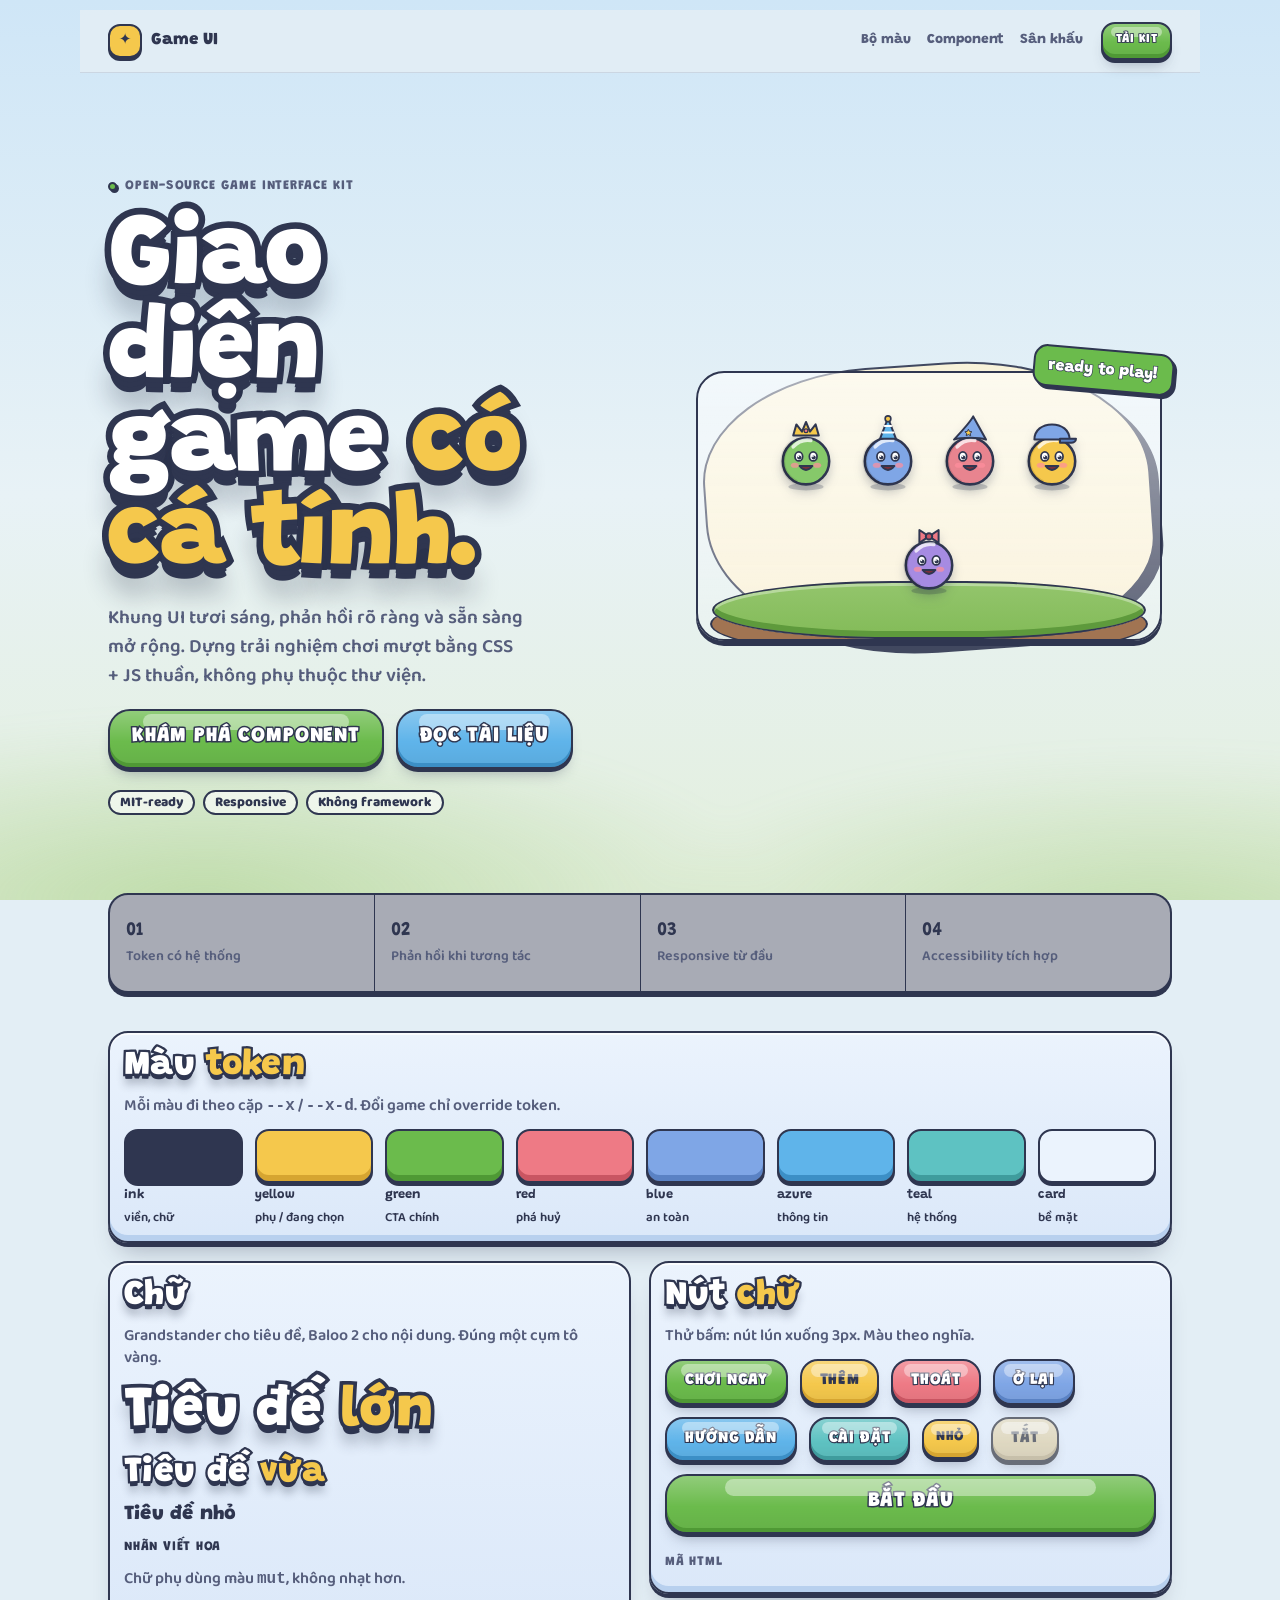
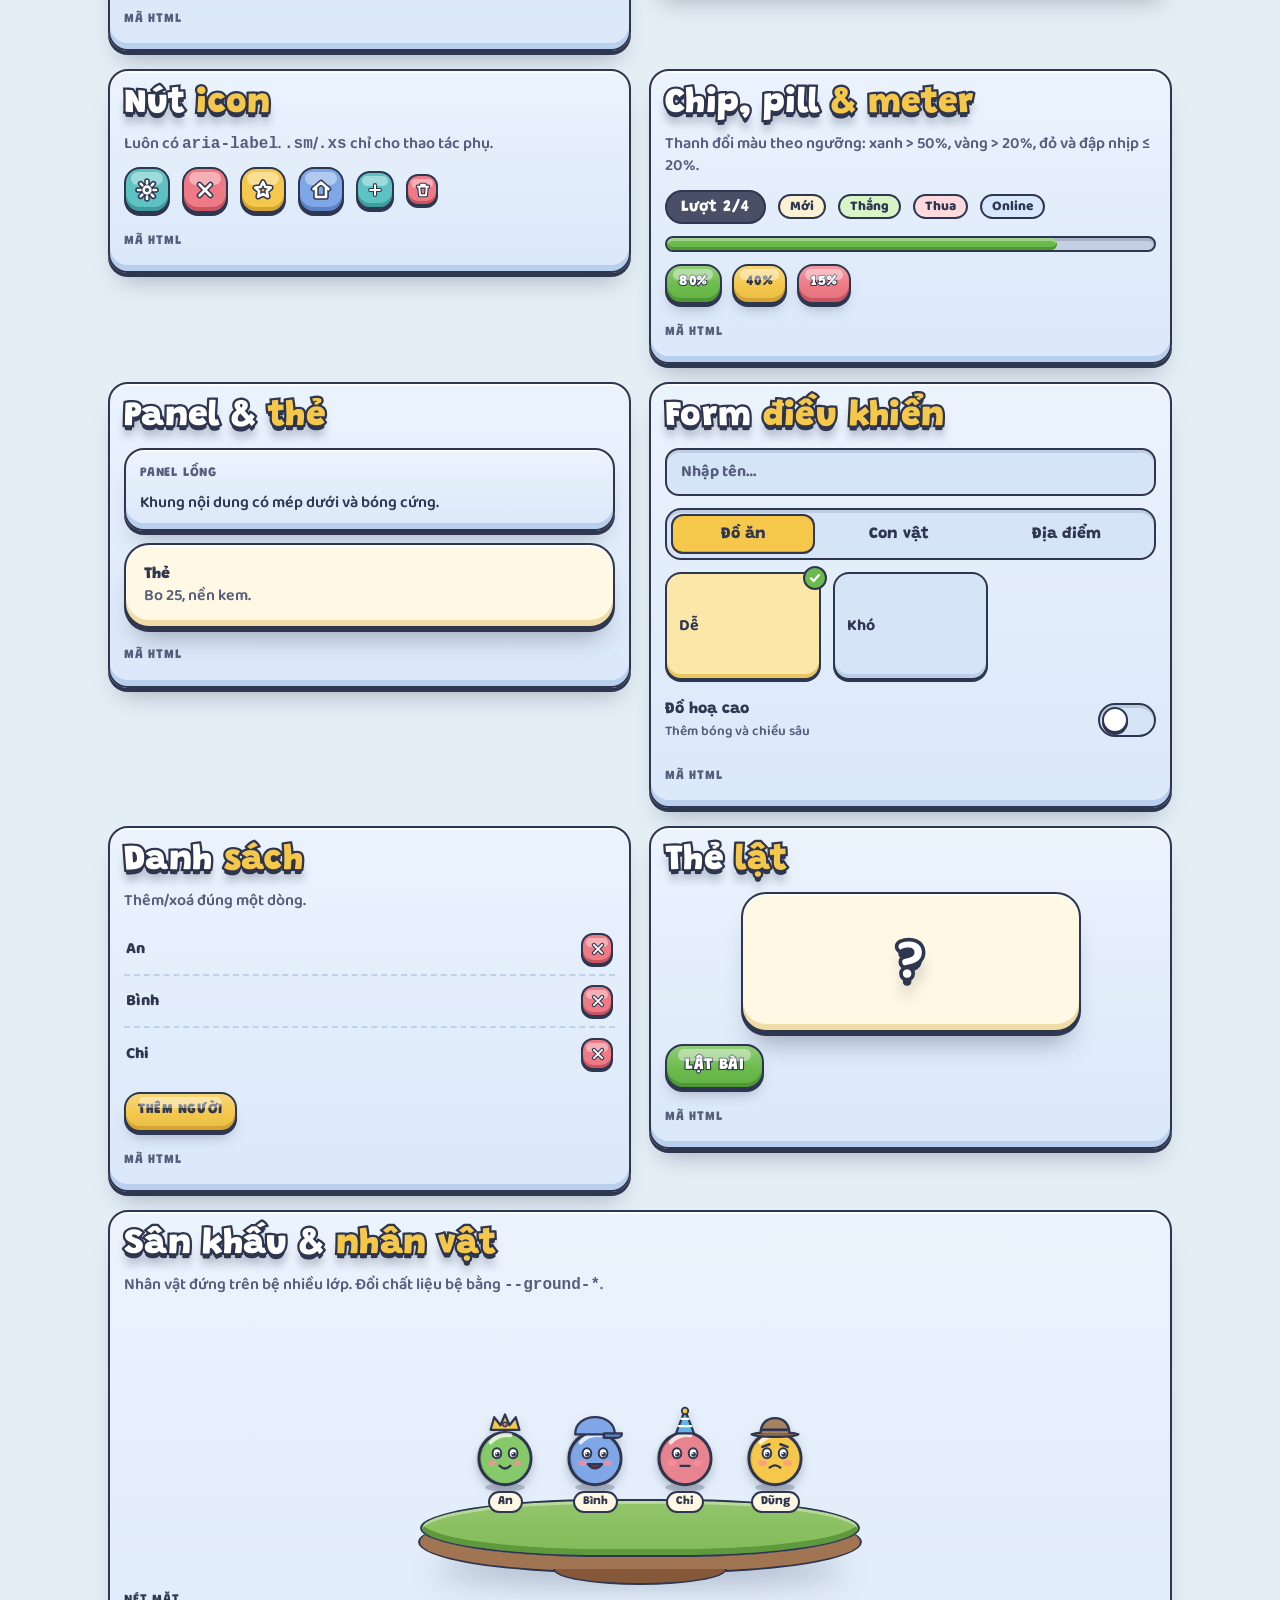
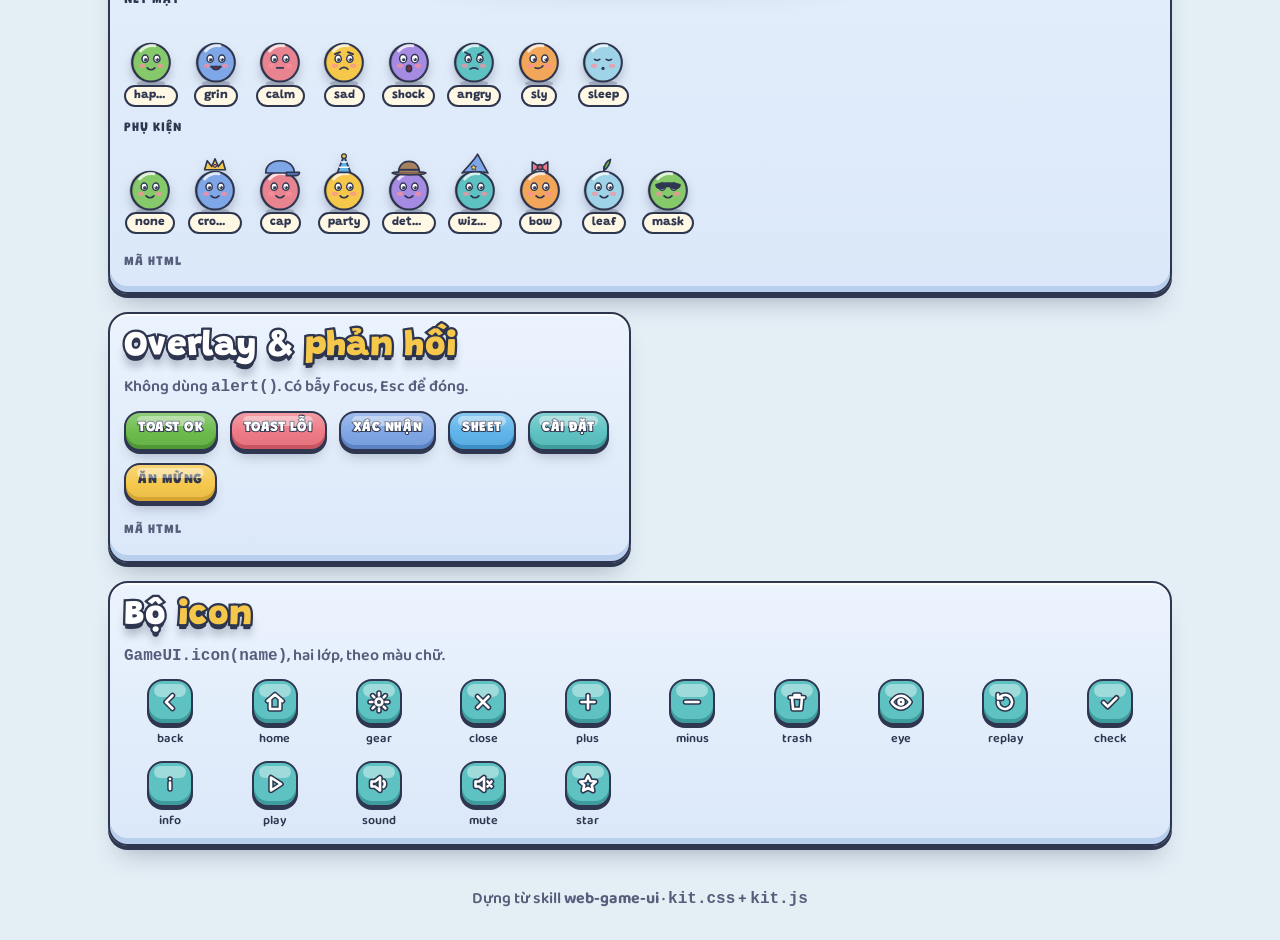
==== demo/index.html @ 8166a13f "init skill game ui" ====
<!doctype html>
<html lang="vi">
<head>
<meta charset="utf-8">
<meta name="viewport" content="width=device-width,initial-scale=1,viewport-fit=cover">
<meta name="theme-color" content="#cfe6f7">
<title>Game UI · Viền mực, khối dày</title>
<link rel="preconnect" href="https://fonts.googleapis.com">
<link rel="preconnect" href="https://fonts.gstatic.com" crossorigin>
<link href="https://fonts.googleapis.com/css2?family=Baloo+2:wght@600;700;800&family=Grandstander:wght@800;900&display=swap" rel="stylesheet">
<link rel="icon" href="data:,">
<link rel="stylesheet" href="kit.css">
<style>
  html{scroll-behavior:smooth;scroll-padding-top:76px}
  @media (prefers-reduced-motion:reduce){html{scroll-behavior:auto}}
  .wrap{min-height:0}
  .nav{position:sticky;top:0;z-index:20;display:flex;align-items:center;gap:18px;padding:12px 0;margin:0 calc(var(--gutter)*-1);padding-inline:var(--gutter);
    background:color-mix(in srgb,var(--bg) 86%,transparent);backdrop-filter:blur(14px);border-bottom:1px solid color-mix(in srgb,var(--ink) 12%,transparent)}
  .nav::-webkit-scrollbar{display:none}
  .nav a{flex:none;text-decoration:none;color:var(--ink)}
  .brand{display:flex;align-items:center;gap:9px;margin-right:auto;font-family:var(--f-display);font-weight:900;font-size:1.05rem;white-space:nowrap}
  .brand-mark{display:grid;place-items:center;width:34px;height:34px;background:var(--yellow);border:var(--bw) solid var(--ink);border-radius:12px;box-shadow:0 3px 0 var(--ink);font-size:.95rem}
  .nav-links{display:flex;gap:16px;align-items:center}
  .nav-link{font-family:var(--f-display);font-weight:800;font-size:.86rem;color:var(--mut)!important}
  .nav-link:hover{color:var(--ink)!important}
  .nav .btn{min-height:38px;padding:5px 13px 8px;font-size:.76rem;border-radius:14px}
  .hero{position:relative;display:grid;grid-template-columns:minmax(0,1.02fr) minmax(320px,.98fr);align-items:center;padding:clamp(38px,7vw,86px) 0 clamp(28px,5vw,60px);gap:clamp(24px,6vw,72px);text-align:left}
  .hero-copy{display:flex;flex-direction:column;align-items:flex-start;gap:18px}
  .eyebrow{display:inline-flex;align-items:center;gap:8px;color:var(--mut);font-family:var(--f-display);font-weight:800;font-size:.82rem;letter-spacing:.07em;text-transform:uppercase}
  .eyebrow::before{content:"";width:9px;height:9px;background:var(--green);border:2px solid var(--ink);border-radius:50%;box-shadow:2px 2px 0 var(--ink)}
  .hero .h1{max-width:8ch;font-size:clamp(3.2rem,8vw,6.6rem);line-height:.91;letter-spacing:-.02em}
  .hero p{max-width:38ch;margin:0;color:var(--mut);font-size:clamp(1rem,2vw,1.2rem);line-height:1.5}
  .cta{display:flex;gap:12px;flex-wrap:wrap;justify-content:flex-start}
  .hero-visual{position:relative;min-height:330px;display:grid;place-items:center;padding:20px 10px 0}
  .hero-visual::before{content:"";position:absolute;inset:10% 4% 5%;background:var(--yellow-l);border:var(--bw) solid var(--ink);border-radius:38% 44% 34% 48%;transform:rotate(-4deg);box-shadow:8px 8px 0 var(--ink);opacity:.9}
  .hero-visual .stage{position:relative;width:100%;background:linear-gradient(180deg,rgba(255,255,255,.55),rgba(255,255,255,.15));border:var(--bw) solid var(--ink);border-radius:28px;padding:28px 14px 0;box-shadow:0 5px 0 var(--ink);overflow:hidden}
  .hero-visual .actors{min-height:190px;align-items:end}
  .hero-visual .plinth{margin-top:-2px}
  .hero-note{position:absolute;right:-2px;top:18px;z-index:2;transform:rotate(5deg);background:var(--green);color:#fff;-webkit-text-stroke:.08em var(--ink);paint-order:stroke fill;border:var(--bw) solid var(--ink);border-radius:14px;padding:8px 13px;font-family:var(--f-display);font-weight:900;box-shadow:3px 3px 0 var(--ink)}
  .hero-meta{display:flex;flex-wrap:wrap;gap:8px;margin-top:3px}
  .hero-meta .pill{background:rgba(255,255,255,.6)}
  .value-strip{display:grid;grid-template-columns:repeat(4,1fr);gap:1px;overflow:hidden;background:var(--ink);border:var(--bw) solid var(--ink);border-radius:20px;box-shadow:0 4px 0 var(--ink);margin-bottom:20px}
  .value-item{min-height:96px;padding:16px;background:rgba(255,255,255,.58);display:flex;flex-direction:column;justify-content:center;gap:2px}
  .value-item strong{font-family:var(--f-display);font-size:1.2rem}
  .value-item span{color:var(--mut);font-size:.88rem}
  .cta .btn{text-decoration:none}
  .story{display:flex;flex-direction:column;gap:12px}
  .story>header{display:flex;align-items:baseline;gap:10px;flex-wrap:wrap}
  .story>header p{margin:0;flex-basis:100%}
  .demo{display:flex;flex-wrap:wrap;align-items:center;gap:12px}
  .demo.col{align-items:stretch}
  details summary{cursor:pointer;font-family:var(--f-display);font-weight:800;font-size:.82rem;text-transform:uppercase;letter-spacing:.06em;color:var(--mut);min-height:32px;display:flex;align-items:center}
  pre{margin:8px 0 0;padding:12px;border:var(--bw) solid var(--ink);border-radius:14px;background:var(--ink);color:#e8f2f6;overflow:auto;font:600 .8rem/1.5 ui-monospace,Menlo,Consolas,monospace;max-height:320px}
  .swatches{display:grid;grid-template-columns:repeat(auto-fill,minmax(110px,1fr));gap:12px}
  .sw{display:flex;flex-direction:column;gap:4px;font-size:.8rem}
  .sw i{display:block;height:54px;border:var(--bw) solid var(--ink);border-radius:14px;background:var(--c);box-shadow:inset 0 -6px 0 var(--cd,transparent),0 var(--lift) 0 var(--ink)}
  .sw b{font-family:var(--f-display)}
  .icons{display:grid;grid-template-columns:repeat(auto-fill,minmax(84px,1fr));gap:12px}
  .icons div{display:flex;flex-direction:column;align-items:center;gap:6px;font-size:.78rem}
  .icons .rbtn{pointer-events:none}
  .hdr{display:flex;flex-direction:column;gap:2px;align-items:center}
  footer{padding:24px 0 8px}
  @media (max-width:760px){
    .nav{gap:10px}.nav-links{display:none}.nav .btn{margin-left:auto}
    .hero{grid-template-columns:1fr;padding-top:42px;gap:22px}.hero-copy{align-items:center;text-align:center}.hero .h1{max-width:9ch}.hero p{max-width:32ch}.cta{justify-content:center}.hero-visual{min-height:280px}.hero-visual .actors{min-height:150px}.hero-note{right:4px;top:7px}
    .value-strip{grid-template-columns:repeat(2,1fr)}.value-item{min-height:82px;padding:13px}
  }
  /* Desktop: hai cột (story xếp lưới) */
  .desk .stories{display:grid;grid-template-columns:repeat(2,1fr);gap:18px;align-items:start}
  .desk .stories .wide{grid-column:1/-1}
  .stories{display:flex;flex-direction:column;gap:14px}
</style>
</head>
<body>
<main class="wrap">

  <nav class="nav" aria-label="Mục lục">
    <a class="brand" href="#top" aria-label="Game UI về đầu trang"><span class="brand-mark">✦</span><span>Game UI</span></a>
    <div class="nav-links">
      <a class="nav-link" href="#colors">Bộ màu</a><a class="nav-link" href="#buttons">Component</a><a class="nav-link" href="#stage">Sân khấu</a>
    </div>
    <a class="btn green" href="kit.css" download><span>Tải kit</span></a>
  </nav>

  <!-- ========== LANDING ========== -->
  <header class="hero" id="top">
    <div class="hero-copy">
      <span class="eyebrow">Open-source game interface kit</span>
      <h1 class="ol h1">Giao diện game <span class="y">có cá tính.</span></h1>
      <p>Khung UI tươi sáng, phản hồi rõ ràng và sẵn sàng mở rộng. Dựng trải nghiệm chơi mượt bằng CSS + JS thuần, không phụ thuộc thư viện.</p>
      <div class="cta">
        <a class="btn big green" href="#buttons" data-key="Enter"><span>Khám phá component</span></a>
        <a class="btn big azure" href="README.md"><span>Đọc tài liệu</span></a>
      </div>
      <div class="hero-meta"><span class="pill green">MIT-ready</span><span class="pill blue">Responsive</span><span class="pill">Không framework</span></div>
    </div>
    <div class="hero-visual" aria-label="Minh họa các nhân vật trong giao diện game">
      <span class="hero-note">ready to play!</span>
      <div class="stage"><div class="actors" id="hero-actors"></div><div class="plinth wide"></div></div>
    </div>
  </header>

  <section class="value-strip" aria-label="Điểm nổi bật">
    <div class="value-item"><strong>01</strong><span>Token có hệ thống</span></div>
    <div class="value-item"><strong>02</strong><span>Phản hồi khi tương tác</span></div>
    <div class="value-item"><strong>03</strong><span>Responsive từ đầu</span></div>
    <div class="value-item"><strong>04</strong><span>Accessibility tích hợp</span></div>
  </section>

  <!-- ========== STORYBOOK ========== -->
  <div class="stories">

    <section class="panel story wide" id="colors">
      <header><h2 class="h2 ol">Màu <span class="y">token</span></h2><p class="mut">Mỗi màu đi theo cặp <code>--x</code> / <code>--x-d</code>. Đổi game chỉ override token.</p></header>
      <div class="demo swatches">
        <div class="sw"><i style="--c:var(--ink)"></i><b>ink</b>viền, chữ</div>
        <div class="sw"><i style="--c:var(--yellow);--cd:var(--yellow-d)"></i><b>yellow</b>phụ / đang chọn</div>
        <div class="sw"><i style="--c:var(--green);--cd:var(--green-d)"></i><b>green</b>CTA chính</div>
        <div class="sw"><i style="--c:var(--red);--cd:var(--red-d)"></i><b>red</b>phá huỷ</div>
        <div class="sw"><i style="--c:var(--blue);--cd:var(--blue-d)"></i><b>blue</b>an toàn</div>
        <div class="sw"><i style="--c:var(--azure);--cd:var(--azure-d)"></i><b>azure</b>thông tin</div>
        <div class="sw"><i style="--c:var(--teal);--cd:var(--teal-d)"></i><b>teal</b>hệ thống</div>
        <div class="sw"><i style="--c:var(--card)"></i><b>card</b>bề mặt</div>
      </div>
    </section>

    <section class="panel story" id="type">
      <header><h2 class="h2 ol">Chữ</h2><p class="mut">Grandstander cho tiêu đề, Baloo 2 cho nội dung. Đúng một cụm tô vàng.</p></header>
      <div class="demo col">
        <h1 class="ol h1">Tiêu đề <span class="y">lớn</span></h1>
        <h2 class="ol h2">Tiêu đề <span class="y">vừa</span></h2>
        <h3 class="h3">Tiêu đề nhỏ</h3>
        <div class="label">Nhãn viết hoa</div>
        <p class="mut" style="margin:0">Chữ phụ dùng màu <code>mut</code>, không nhạt hơn.</p>
      </div>
    </section>

    <section class="panel story" id="buttons">
      <header><h2 class="h2 ol">Nút <span class="y">chữ</span></h2><p class="mut">Thử bấm: nút lún xuống 3px. Màu theo nghĩa.</p></header>
      <div class="demo">
        <button class="btn green">Chơi ngay</button>
        <button class="btn">Thêm</button>
        <button class="btn red">Thoát</button>
        <button class="btn blue">Ở lại</button>
        <button class="btn azure">Hướng dẫn</button>
        <button class="btn teal">Cài đặt</button>
        <button class="btn sm">Nhỏ</button>
        <button class="btn" disabled>Tắt</button>
      </div>
      <div class="demo col"><button class="btn big full green">Bắt đầu</button></div>
    </section>

    <section class="panel story" id="icon-buttons">
      <header><h2 class="h2 ol">Nút <span class="y">icon</span></h2><p class="mut">Luôn có <code>aria-label</code>. <code>.sm</code>/<code>.xs</code> chỉ cho thao tác phụ.</p></header>
      <div class="demo">
        <button class="rbtn" data-icon="gear" aria-label="Cài đặt"></button>
        <button class="rbtn red" data-icon="close" aria-label="Thoát"></button>
        <button class="rbtn yellow" data-icon="star" aria-label="Yêu thích"></button>
        <button class="rbtn blue" data-icon="home" aria-label="Về nhà"></button>
        <button class="rbtn sm" data-icon="plus" aria-label="Thêm"></button>
        <button class="rbtn xs red" data-icon="trash" aria-label="Xoá"></button>
      </div>
    </section>

    <section class="panel story" id="badges">
      <header><h2 class="h2 ol">Chip, pill <span class="y">&amp; meter</span></h2><p class="mut">Thanh đổi màu theo ngưỡng: xanh &gt; 50%, vàng &gt; 20%, đỏ và đập nhịp ≤ 20%.</p></header>
      <div class="demo">
        <span class="chip">Lượt 2/4</span>
        <span class="pill">Mới</span><span class="pill green">Thắng</span><span class="pill red">Thua</span><span class="pill blue">Online</span>
      </div>
      <div class="demo col">
        <div class="meter" id="meter" aria-label="Thời gian"><i></i></div>
        <div class="row" id="meter-ctl"><button class="btn sm green" data-v="0.8">80%</button><button class="btn sm" data-v="0.4">40%</button><button class="btn sm red" data-v="0.15">15%</button></div>
      </div>
    </section>

    <section class="panel story" id="panels">
      <header><h2 class="h2 ol">Panel &amp; <span class="y">thẻ</span></h2></header>
      <div class="demo col">
        <div class="panel"><div class="label">Panel lồng</div><span>Khung nội dung có mép dưới và bóng cứng.</span></div>
        <div class="card"><b class="disp">Thẻ</b><br><span class="mut">Bo 25, nền kem.</span></div>
      </div>
    </section>

    <section class="panel story" id="forms">
      <header><h2 class="h2 ol">Form <span class="y">điều khiển</span></h2></header>
      <div class="demo col">
        <label class="sr" for="demo-in">Tên</label>
        <input class="field" id="demo-in" placeholder="Nhập tên…">
        <div class="seg" id="demo-seg" role="group" aria-label="Chủ đề">
          <button type="button" aria-pressed="true">Đồ ăn</button><button type="button" aria-pressed="false">Con vật</button><button type="button" aria-pressed="false">Địa điểm</button>
        </div>
        <div class="grid2" id="demo-choice">
          <button type="button" class="choice" aria-pressed="true"><b>Dễ</b></button>
          <button type="button" class="choice" aria-pressed="false"><b>Khó</b></button>
        </div>
        <div class="setting"><div class="txt"><b>Đồ hoạ cao</b><small>Thêm bóng và chiều sâu</small></div>
          <button type="button" class="tog" id="demo-tog" aria-pressed="false" aria-label="Đồ hoạ cao"></button></div>
      </div>
    </section>

    <section class="panel story" id="lists">
      <header><h2 class="h2 ol">Danh <span class="y">sách</span></h2><p class="mut">Thêm/xoá đúng một dòng.</p></header>
      <ul class="list" id="demo-list"></ul>
      <div class="row"><button class="btn sm" id="demo-add">Thêm người</button></div>
    </section>

    <section class="panel story" id="flip">
      <header><h2 class="h2 ol">Thẻ <span class="y">lật</span></h2></header>
      <div class="flip" id="demo-flip"><div class="in">
        <div class="card front center" style="min-height:140px;display:grid;place-items:center"><span class="ol h1">?</span></div>
        <div class="card back center" style="min-height:140px;display:grid;place-items:center"><b class="disp h3">Bất ngờ!</b></div>
      </div></div>
      <div class="row"><button class="btn green" id="demo-flip-btn">Lật bài</button></div>
    </section>

    <section class="panel story wide" id="stage">
      <header><h2 class="h2 ol">Sân khấu &amp; <span class="y">nhân vật</span></h2><p class="mut">Nhân vật đứng trên bệ nhiều lớp. Đổi chất liệu bệ bằng <code>--ground-*</code>.</p></header>
      <div class="stage"><div class="actors" id="demo-actors"></div><div class="plinth wide"></div></div>
      <div class="label">Nét mặt</div><div class="demo" id="demo-moods"></div>
      <div class="label">Phụ kiện</div><div class="demo" id="demo-hats"></div>
    </section>


    <section class="panel story" id="overlays">
      <header><h2 class="h2 ol">Overlay &amp; <span class="y">phản hồi</span></h2><p class="mut">Không dùng <code>alert()</code>. Có bẫy focus, Esc để đóng.</p></header>
      <div class="demo">
        <button class="btn sm green" data-o="ok">Toast ok</button>
        <button class="btn sm red" data-o="err">Toast lỗi</button>
        <button class="btn sm blue" data-o="confirm">Xác nhận</button>
        <button class="btn sm azure" data-o="sheet">Sheet</button>
        <button class="btn sm teal" data-o="settings">Cài đặt</button>
        <button class="btn sm" data-o="win">Ăn mừng</button>
      </div>
    </section>

    <section class="panel story wide" id="icons">
      <header><h2 class="h2 ol">Bộ <span class="y">icon</span></h2><p class="mut"><code>GameUI.icon(name)</code>, hai lớp, theo màu chữ.</p></header>
      <div class="icons" id="icon-grid"></div>
    </section>
  </div>

  <footer class="center mut"><span>Dựng từ skill <b>web-game-ui</b> · <code>kit.css</code> + <code>kit.js</code></span></footer>
</main>

<script src="kit.js"></script>
<script>
(() => {
  const G = GameUI, { $ } = G, $$ = (s, r = document) => [...r.querySelectorAll(s)];
  G.init({ id: "game-ui-storybook", layout: "auto", sound: true, haptics: true });

  // Chụp mã nguồn của mỗi story TRƯỚC khi gắn icon/nhân vật động.
  const snippet = (html) => html.replace(/\s*data-icon="(\w+)"([^>]*)>\s*<\/button>/g, '$2>${GameUI.icon("$1")}</button>')
    .replace(/^\s*\n/gm, "").replace(/\n {6,}/g, "\n  ").trim();
  $$(".story").forEach((s) => {
    const demo = s.querySelector(".demo, .stage, .list, .flip");
    if (!demo || s.id === "icons" || s.id === "colors") return;
    const code = snippet(s.querySelector(".demo, .stage, .list, .flip").outerHTML);
    const d = document.createElement("details");
    d.innerHTML = "<summary>Mã HTML</summary><pre></pre>";
    d.querySelector("pre").textContent = code;
    s.append(d);
  });

  // Icon cho mọi nút có data-icon
  $$("[data-icon]").forEach((b) => b.innerHTML = G.icon(b.dataset.icon));

  // Hero
  $("#hero-actors").innerHTML = G.PALETTE.slice(0, 5).map((c, i) =>
    G.avatar({ color: c, size: 64, cls: "bounce", hat: ["crown", "party", "wizard", "cap", "bow"][i], mood: "grin", style: `--dl:-${i * 0.4}s` })).join("");

  // Sân khấu demo
  const MOODS = ["happy", "grin", "calm", "sad", "shock", "angry", "sly", "sleep"];
  const HATS = ["none", "crown", "cap", "party", "detective", "wizard", "bow", "leaf", "mask"];
  $("#demo-actors").innerHTML = ["An", "Bình", "Chi", "Dũng"].map((n, i) =>
    G.avatar({ color: G.PALETTE[i], name: n, size: 72, cls: "bounce", mood: MOODS[i], hat: HATS[i + 1], style: `--dl:-${i * 0.5}s` })).join("");
  $("#demo-moods").innerHTML = MOODS.map((m, i) => G.avatar({ color: G.PALETTE[i % 8], mood: m, size: 52, name: m })).join("");
  $("#demo-hats").innerHTML = HATS.map((h, i) => G.avatar({ color: G.PALETTE[i % 8], hat: h, size: 52, name: h })).join("");

  // Icon grid
  $("#icon-grid").innerHTML = "back home gear close plus minus trash eye replay check info play sound mute star".split(" ")
    .map((n) => `<div><span class="rbtn">${G.icon(n)}</span>${n}</div>`).join("");

  // Meter
  G.meter($("#meter"), 0.8);
  $("#meter-ctl").addEventListener("click", (e) => { const b = e.target.closest("[data-v]"); if (b) G.meter($("#meter"), +b.dataset.v); });

  // Form
  $("#demo-seg").addEventListener("click", (e) => { const b = e.target.closest("button"); if (b) $$("button", $("#demo-seg")).forEach((x) => G.setPressed(x, x === b)); });
  $("#demo-choice").addEventListener("click", (e) => { const b = e.target.closest(".choice"); if (b) $$(".choice", $("#demo-choice")).forEach((x) => G.setPressed(x, x === b)); });
  $("#demo-tog").addEventListener("click", (e) => { const t = e.currentTarget; G.setPressed(t, t.getAttribute("aria-pressed") !== "true"); });

  // Danh sách
  const NAMES = ["An", "Bình", "Chi", "Dũng", "Hà", "Khoa"];
  const list = $("#demo-list");
  const row = (n) => `<li class="enter"><span class="name">${G.esc(n)}</span><span class="acts"><button class="rbtn xs red" data-sfx="none" aria-label="Loại ${G.esc(n)}">${G.icon("close")}</button></span></li>`;
  list.innerHTML = NAMES.slice(0, 3).map(row).join("");
  $("#demo-add").addEventListener("click", () => {
    if (list.children.length >= NAMES.length) return G.toast("Hết tên rồi nha!", { type: "err" });
    list.insertAdjacentHTML("beforeend", row(NAMES[list.children.length])); G.sfx("add");
  });
  list.addEventListener("click", (e) => { const b = e.target.closest(".rbtn"); if (b) { b.closest("li").remove(); G.sfx("remove"); } });

  // Thẻ lật
  $("#demo-flip-btn").addEventListener("click", (e) => {
    const f = $("#demo-flip"), open = f.classList.toggle("open");
    G.setText(e.currentTarget, open ? "Úp lại" : "Lật bài"); G.sfx("flip");
  });

  // Overlay
  $("#overlays").addEventListener("click", async (e) => {
    const b = e.target.closest("[data-o]"); if (!b) return;
    switch (b.dataset.o) {
      case "ok": G.toast("Đã lưu!", { type: "ok" }); break;
      case "err": G.toast("Nhập tên trước đã nhé!", { type: "err" }); break;
      case "confirm":
        G.toast((await G.confirm({ title: "Loại <span class='y'>An</span>?", text: "Người này sẽ rời nhóm.", ok: "Loại!" })) ? "Đã loại" : "Đã huỷ", { type: "ok" }); break;
      case "sheet": G.sheet({ title: '<span class="ol h2">Cách <span class="y">chơi</span></span>', body: "<p style='margin:0'>Sheet tuỳ biến có bẫy focus.</p>", actions: [{ label: "Hiểu rồi", cls: "green", value: true }] }); break;
      case "settings": G.openSettings(); break;
      case "win": G.celebrate({ colors: ["var(--green)", "var(--yellow)", "#fff"], avatars: $$("#demo-actors .avatar") }); break;
    }
  });
})();
</script>
</body>
</html>
---- demo/kit.css ----
/* ==========================================================================
   web-game-ui · kit.css
   Bản sắc cố định: viền mực, khối dày, nhấn là lún, bo tròn lớn, ban ngày.
   Mỗi game CHỈ override token trong :root (xem SKILL.md mục "Đổi theo game").
   ========================================================================== */

:root{
  color-scheme:light;

  /* Mực & chữ */
  --ink:#2f3650; --mut:#565e7c; --white:#fff;

  /* Màu mang nghĩa — luôn đi theo cặp --x / --x-d */
  --yellow:#f5c84c; --yellow-d:#d6a531; --yellow-l:#fbf2d6;
  --green:#6bbb4c;  --green-d:#4f9935;
  --red:#ee7a85;    --red-d:#c95562;
  --blue:#7fa6e6;   --blue-d:#5a82c4;
  --azure:#5fb4ea;  --azure-d:#3c8fc6;
  --teal:#5ec2c2;   --teal-d:#3f9c9d;

  /* Bề mặt */
  --bg:#e3eef5;
  --card:#ebf3fd; --card-2:#dbe8f9; --rim:#b8d0ee;
  --well:#d5e4f7; --well-d:#bccfe9; --sel:#fbe7a8; --sel-d:#e8c763;
  --hud:rgba(47,54,80,.86); --line:#bfd2ec;

  /* Cảnh (đổi theo game) */
  --sky-top:#cfe6f7; --sky-mid:#e8f2f6; --sky-bot:#e3efdc; --cloud:rgba(255,255,255,.92);
  --ground-top:#93c56c; --ground-top-2:#83bb58; --ground-edge:#5e9a3c;
  --ground-side:#a17452; --ground-side-d:#86583a;

  /* Chữ */
  --f-display:"Grandstander","Baloo 2","Arial Rounded MT Bold","Trebuchet MS",system-ui,sans-serif;
  --f-body:"Baloo 2","Arial Rounded MT Bold","Trebuchet MS",system-ui,sans-serif;

  /* Hình khối */
  --bw:2px;             /* viền mực */
  --lift:3px;           /* bóng cứng = quãng lún khi nhấn */
  --lip:4px;            /* mép dưới */
  --r-btn:18px; --r-panel:20px; --r-card:25px; --r-pill:999px;

  /* Chuyển động */
  --spring:cubic-bezier(.3,1.6,.5,1);
  --glide:cubic-bezier(.22,1,.36,1);
  --t-fast:.14s; --t-mid:.32s; --t-slow:.55s;

  /* Bố cục — mobile dọc là mặc định; .desk/.land do GameUI.init({layout}) gắn */
  --wrap:560px; --wrap-desk:1120px; --gutter:16px; --side:360px;
}

/* ---------- Nền tảng ---------- */
*,*::before,*::after{box-sizing:border-box}
html{-webkit-text-size-adjust:100%;touch-action:manipulation}
body{
  margin:0;min-height:100dvh;background:var(--bg);color:var(--ink);
  font-family:var(--f-body);font-weight:600;font-size:16px;line-height:1.4;
  overflow-x:hidden;-webkit-tap-highlight-color:transparent;
}
button,input,select,textarea{font:inherit;color:inherit}
button{cursor:pointer;touch-action:manipulation}
img,svg{display:block}
:focus-visible{outline:3px solid var(--ink);outline-offset:3px;border-radius:12px}
[tabindex="-1"]:focus{outline:none}
.sr{position:absolute;width:1px;height:1px;overflow:hidden;clip:rect(0 0 0 0);white-space:nowrap}
[hidden]{display:none!important}

.wrap{
  position:relative;max-width:var(--wrap);margin:0 auto;min-height:100dvh;
  display:flex;flex-direction:column;gap:14px;
  padding:max(10px,env(safe-area-inset-top)) max(var(--gutter),env(safe-area-inset-right))
          max(16px,env(safe-area-inset-bottom)) max(var(--gutter),env(safe-area-inset-left));
}
.grow{flex:1}
.row{display:flex;align-items:center;gap:10px}
.col{display:flex;flex-direction:column;gap:10px}
.center{text-align:center;align-items:center;justify-content:center}
.mut{color:var(--mut)}

/* ---------- Chữ ---------- */
h1,h2,h3,.disp{font-family:var(--f-display);font-weight:900;margin:0;line-height:1.08;letter-spacing:.01em}
.h1{font-size:clamp(2.1rem,9vw,3.2rem)}
.h2{font-size:clamp(1.6rem,7vw,2.2rem)}
.h3{font-size:1.25rem}
.ol{color:#fff;-webkit-text-stroke:.13em var(--ink);paint-order:stroke fill;text-shadow:0 .07em 0 var(--ink)}
.ol .y{color:var(--yellow)}
.label{font-family:var(--f-display);font-weight:800;font-size:.82rem;text-transform:uppercase;letter-spacing:.06em}

/* ---------- Bầu trời ---------- */
.sky{position:fixed;inset:0;z-index:-1;pointer-events:none;overflow:hidden;
  background:linear-gradient(var(--sky-top),var(--sky-mid) 55%,var(--sky-bot))}
.sky::before{content:"";position:absolute;inset:-40px;filter:blur(16px);
  background:radial-gradient(60% 26% at 18% 96%,color-mix(in srgb,var(--ground-top) 45%,transparent),transparent 70%),
             radial-gradient(55% 24% at 88% 98%,color-mix(in srgb,var(--ground-top) 40%,transparent),transparent 70%)}
.cloud{position:absolute;width:var(--w,140px);height:calc(var(--w,140px)*.36);top:var(--y,12%);left:-30%;
  background:var(--cloud);border-radius:999px;filter:blur(6px);opacity:.85;
  animation:cloud-drift var(--d,70s) linear infinite;animation-delay:var(--dl,0s)}
.cloud::before,.cloud::after{content:"";position:absolute;background:inherit;border-radius:50%}
.cloud::before{width:45%;height:120%;left:16%;top:-55%}
.cloud::after{width:35%;height:95%;left:50%;top:-35%}
@keyframes cloud-drift{to{transform:translateX(calc(100vw + 100%*2.2))}}

/* ---------- Khối dày (nền chung của mọi thứ bấm được) ---------- */
.btn,.rbtn,.choice,.tog{
  position:relative;border:var(--bw) solid var(--ink);
  transition:transform var(--t-fast) var(--glide),box-shadow var(--t-fast) var(--glide),filter var(--t-fast);
  user-select:none;-webkit-user-select:none;
}

/* Nút chữ */
.btn{
  --c:var(--yellow);--cd:var(--yellow-d);
  display:inline-flex;align-items:center;justify-content:center;gap:8px;
  min-height:44px;padding:8px 18px 11px;border-radius:var(--r-btn);
  background:var(--c);color:var(--ink);
  box-shadow:inset 0 calc(var(--lip)*-1) 0 var(--cd),0 var(--lift) 0 var(--ink);
  font-family:var(--f-display);font-weight:900;font-size:1rem;text-transform:uppercase;letter-spacing:.04em;
  overflow:hidden;
}
.btn::before,.rbtn::before{content:"";position:absolute;left:12%;right:12%;top:3px;height:30%;
  border-radius:99px;background:rgba(255,255,255,.4);pointer-events:none}
.btn>*,.rbtn>*{position:relative}
.btn:active:not(:disabled),.btn.is-down{
  transform:translateY(var(--lift));
  box-shadow:inset 0 calc(var(--lip)*-.5) 0 var(--cd),0 0 0 var(--ink)}
.btn:disabled{filter:saturate(.3) brightness(1.04);opacity:.7;cursor:not-allowed}

.btn.green{--c:var(--green);--cd:var(--green-d)}
.btn.red{--c:var(--red);--cd:var(--red-d)}
.btn.blue{--c:var(--blue);--cd:var(--blue-d)}
.btn.azure{--c:var(--azure);--cd:var(--azure-d)}
.btn.teal{--c:var(--teal);--cd:var(--teal-d)}
/* Chữ trắng trên nền màu BẮT BUỘC có stroke mực (green chỉ 2.4:1 nếu thiếu) */
.btn.green,.btn.red,.btn.blue,.btn.azure,.btn.teal{
  color:#fff;-webkit-text-stroke:.14em var(--ink);paint-order:stroke fill}

.btn.big{min-height:60px;font-size:1.3rem;border-radius:22px;padding:10px 22px 14px}
.btn.full{width:100%}
.btn.sm{min-height:40px;font-size:.88rem;padding:6px 12px 9px;border-radius:16px}
.btn svg{width:1.25em;height:1.25em;flex:none}

/* Nút icon hệ thống */
.rbtn{
  --c:var(--teal);--cd:var(--teal-d);
  display:grid;place-items:center;flex:none;width:46px;height:46px;border-radius:16px;
  background:var(--c);box-shadow:inset 0 calc(var(--lip)*-1) 0 var(--cd),0 var(--lift) 0 var(--ink);
  overflow:hidden;color:#fff;
}
.rbtn svg{width:24px;height:24px}
.rbtn:active:not(:disabled){transform:translateY(var(--lift));box-shadow:inset 0 -2px 0 var(--cd),0 0 0 var(--ink)}
.rbtn.red{--c:var(--red);--cd:var(--red-d)}
.rbtn.yellow{--c:var(--yellow);--cd:var(--yellow-d)}
.rbtn.blue{--c:var(--blue);--cd:var(--blue-d)}
/* sm/xs: CHỈ cho thao tác phụ trong danh sách, cách nút kế bên ≥ 8px.
   Vùng bấm vẫn ≥ 40px nhờ ::after. */
.rbtn.sm{width:38px;height:38px;border-radius:14px}
.rbtn.xs{width:32px;height:32px;border-radius:12px;--lip:3px;--lift:2px}
.rbtn.sm svg,.rbtn.xs svg{width:18px;height:18px}
.rbtn.sm::after,.rbtn.xs::after{content:"";position:absolute;inset:-6px}

/* ---------- Topbar 3 vị trí ---------- */
.topbar{display:grid;grid-template-columns:46px 1fr 46px;align-items:center;gap:10px;min-height:52px}
.topbar>:nth-child(2){justify-self:center;min-width:0}

/* ---------- Chip / pill / timer ---------- */
.chip{display:inline-flex;align-items:center;gap:6px;max-width:100%;
  background:var(--hud);color:#fff;border:var(--bw) solid var(--ink);border-radius:var(--r-pill);
  padding:4px 14px;font-family:var(--f-display);font-weight:800;font-variant-numeric:tabular-nums;
  white-space:nowrap;overflow:hidden;text-overflow:ellipsis}
.chip svg{width:18px;height:18px;flex:none}
.pill{display:inline-flex;align-items:center;gap:4px;border:var(--bw) solid var(--ink);border-radius:var(--r-pill);
  padding:1px 10px;background:var(--yellow-l);font-weight:800;font-size:.85rem}
.pill.green{background:#d8f5c8}.pill.red{background:#ffd9de}.pill.blue{background:#d6e7ff}

/* ---------- Panel / thẻ ---------- */
.panel{background:linear-gradient(var(--card),var(--card-2));border:var(--bw) solid var(--ink);border-radius:var(--r-panel);
  padding:14px;display:flex;flex-direction:column;gap:10px;
  box-shadow:inset 0 -5px 0 var(--rim),0 var(--lift) 0 var(--ink)}
.panel>.label:first-child{color:var(--mut)}
.card{position:relative;background:#fff8e4;border:var(--bw) solid var(--ink);border-radius:var(--r-card);
  padding:18px;box-shadow:inset 0 -6px 0 #f0dca6,0 4px 0 var(--ink)}

/* Lựa chọn (chọn nhiều / chọn một) */
.choice{display:flex;align-items:center;gap:10px;min-height:48px;padding:8px 12px;border-radius:16px;
  background:var(--well);text-align:left;box-shadow:inset 0 -4px 0 var(--well-d),0 2px 0 var(--ink)}
.choice[aria-pressed="true"]{background:var(--sel);box-shadow:inset 0 -4px 0 var(--sel-d),0 2px 0 var(--ink)}
.choice[aria-pressed="true"]::after{content:"";position:absolute;top:-8px;right:-8px;width:24px;height:24px;border-radius:50%;
  border:var(--bw) solid var(--ink);background:var(--green) url("data:image/svg+xml,%3Csvg xmlns='http://www.w3.org/2000/svg' viewBox='0 0 24 24'%3E%3Cpath d='M6 12.5l4 4 8-9' fill='none' stroke='%23fff' stroke-width='3.4' stroke-linecap='round' stroke-linejoin='round'/%3E%3C/svg%3E") center/16px no-repeat;
  animation:pop var(--t-mid) var(--spring)}
.choice:active{transform:translateY(2px);box-shadow:inset 0 -2px 0 var(--well-d),0 0 0 var(--ink)}
.grid2{display:grid;grid-template-columns:repeat(auto-fill,minmax(140px,1fr));gap:12px}

/* ---------- Ô lõm: input, segmented, toggle ---------- */
.field{width:100%;min-height:48px;padding:8px 14px;border:var(--bw) solid var(--ink);border-radius:14px;
  background:var(--well);box-shadow:inset 0 3px 0 rgba(47,54,80,.12);font-weight:700;font-size:1rem}
.field::placeholder{color:var(--mut);opacity:1}
.field:focus{outline:none;background:#fff;box-shadow:0 0 0 3px var(--yellow)}
.seg{display:flex;flex-wrap:wrap;gap:4px;padding:4px;border:var(--bw) solid var(--ink);border-radius:16px;background:var(--well);
  box-shadow:inset 0 3px 0 rgba(47,54,80,.12)}
.seg button{flex:1 1 auto;min-height:40px;padding:0 10px;white-space:nowrap;border:0;border-radius:12px;background:transparent;font-family:var(--f-display);font-weight:800}
.seg button[aria-pressed="true"]{background:var(--yellow);box-shadow:inset 0 0 0 var(--bw) var(--ink),inset 0 -3px 0 var(--yellow-d)}

.setting{display:flex;align-items:center;gap:12px;min-height:56px}
.setting .txt{flex:1}
.setting .txt b{display:block;font-family:var(--f-display);font-weight:800}
.setting .txt small{color:var(--mut);font-size:.85rem}
.tog{flex:none;width:58px;height:34px;border-radius:var(--r-pill);background:var(--well);padding:0;
  box-shadow:inset 0 3px 0 rgba(47,54,80,.15)}
.tog::after{content:"";position:absolute;top:2px;left:2px;width:26px;height:26px;border-radius:50%;
  background:#fff;border:var(--bw) solid var(--ink);box-shadow:0 2px 0 var(--ink);
  transition:transform var(--t-mid) var(--spring)}
.tog[aria-pressed="true"]{background:var(--green)}
.tog[aria-pressed="true"]::after{transform:translateX(24px)}

/* ---------- Danh sách ---------- */
.list{list-style:none;margin:0;padding:0;display:flex;flex-direction:column}
.list>li{display:flex;align-items:center;gap:10px;min-height:52px;padding:6px 2px;border-bottom:2px dashed var(--line)}
.list>li:last-child{border-bottom:0}
.list>li .name{flex:1;min-width:0;font-weight:800;overflow:hidden;text-overflow:ellipsis;white-space:nowrap}
.list>li .acts{display:flex;gap:8px}
.list>li.enter{animation:slide-in var(--t-mid) var(--spring)}

/* ---------- Đồng hồ / thanh năng lượng ---------- */
.meter{position:relative;height:16px;border:var(--bw) solid var(--ink);border-radius:var(--r-pill);background:#c3cfe2;overflow:hidden;
  box-shadow:inset 0 3px 0 rgba(47,54,80,.18)}
.meter>i{position:absolute;inset:0 auto 0 0;width:calc(var(--v,1)*100%);border-radius:inherit;background:var(--green);
  box-shadow:inset 0 -3px 0 var(--green-d),inset 0 3px 0 rgba(255,255,255,.35);transition:width .25s linear,background-color .2s}
.meter[data-level="mid"]>i{background:var(--yellow);box-shadow:inset 0 -3px 0 var(--yellow-d),inset 0 3px 0 rgba(255,255,255,.35)}
.meter[data-level="low"]>i{background:var(--red);box-shadow:inset 0 -3px 0 var(--red-d),inset 0 3px 0 rgba(255,255,255,.35)}
.meter[data-level="low"]{animation:throb .6s ease-in-out infinite}

/* ---------- Sân khấu & bệ ---------- */
/* .stage = khu trung tâm của màn. .plinth = bệ nhiều lớp (mặt · thành · viền mực).
   Chất liệu đổi bằng --ground-*: cỏ, băng, cát, mây, gỗ, nỉ bàn bài… */
.stage{position:relative;display:flex;flex-direction:column;align-items:center;justify-content:flex-end;
  min-height:clamp(150px,24dvh,240px);padding:0 6px 22px}
.stage>.actors{position:relative;z-index:1;display:flex;align-items:flex-end;justify-content:center;gap:clamp(6px,3vw,18px);
  flex-wrap:wrap;margin-bottom:-14px;padding:0 8%}
.plinth{position:relative;width:min(100%,440px);height:46px;border:var(--bw) solid var(--ink);border-radius:50%/60%;
  background:linear-gradient(var(--ground-top),var(--ground-top-2));
  box-shadow:inset 0 3px 0 rgba(255,255,255,.35),inset 0 -6px 0 var(--ground-edge),
             0 14px 0 0 var(--ground-side),0 14px 0 var(--bw) var(--ink)}
.plinth::after{content:"";position:absolute;left:30%;right:30%;top:calc(100% + 14px);height:16px;
  border:var(--bw) solid var(--ink);border-top:0;border-radius:0 0 50% 50%/0 0 100% 100%;background:var(--ground-side-d)}
.plinth.wide{height:58px}
.stage.flat .plinth{display:none}
.stage.flat>.actors{margin-bottom:0}

/* ---------- Nhân vật ---------- */
.avatar{position:relative;display:inline-flex;flex-direction:column;align-items:center;gap:2px}
.avatar svg{width:var(--s,64px);height:auto;overflow:visible}
.avatar .nm{position:relative;z-index:1;margin-top:-6px;max-width:9ch;padding:0 8px;border:var(--bw) solid var(--ink);border-radius:var(--r-pill);
  background:#fff8e4;font-family:var(--f-display);font-weight:800;font-size:.74rem;line-height:1.5;overflow:hidden;text-overflow:ellipsis;white-space:nowrap}
.avatar.bounce svg{animation:bob 2.4s ease-in-out infinite;animation-delay:var(--dl,0s)}
.avatar.jump svg{animation:jump .6s var(--spring) 3}
.avatar.out{filter:grayscale(1) opacity(.55)}
.avatar.enter{animation:drop var(--t-slow) var(--spring) both}

/* ---------- Dock (ghim CTA đáy) ---------- */
.dock{position:sticky;bottom:0;z-index:5;margin:auto calc(var(--gutter)*-1) calc(max(16px,env(safe-area-inset-bottom))*-1);
  padding:12px var(--gutter) max(14px,env(safe-area-inset-bottom));display:flex;flex-direction:column;gap:10px}

/* ---------- Màn & chuyển màn ---------- */
.screen{display:none;flex:1;flex-direction:column;gap:14px;min-height:0}
.screen.on{display:flex;animation:screen-in var(--t-mid) var(--glide) both}
.screen.play{overflow:hidden}

/* ---------- Toast ---------- */
.toasts{position:fixed;left:0;right:0;top:max(12px,env(safe-area-inset-top));z-index:60;display:flex;flex-direction:column;
  align-items:center;gap:8px;pointer-events:none;padding:0 16px}
.toast{max-width:min(92vw,460px);display:flex;align-items:center;gap:8px;padding:8px 16px;border:var(--bw) solid var(--ink);
  border-radius:16px;background:#fff8e4;box-shadow:0 var(--lift) 0 var(--ink);font-weight:800;
  animation:toast-in var(--t-mid) var(--spring) both}
.toast.err{background:#ffe1e4}.toast.ok{background:#e1f6d6}
.toast.bye{animation:toast-out .2s ease-in both}

/* ---------- Modal ---------- */
.veil{position:fixed;inset:0;z-index:50;display:grid;place-items:center;padding:20px;
  background:rgba(47,54,80,.42);animation:fade var(--t-mid) both}
.modal{width:min(100%,400px);max-height:88dvh;overflow:auto;animation:pop var(--t-slow) var(--spring) both}
.modal .acts{display:grid;grid-template-columns:1fr 1fr;gap:10px;margin-top:6px}
.modal .acts.one{grid-template-columns:1fr}
.veil.bye{animation:fade .18s reverse both}

/* ---------- Tiết lộ (lật thẻ) ---------- */
.flip{perspective:900px;width:min(100%,340px);margin:0 auto}
.flip.grow{display:grid;align-content:center}
.flip>.in{position:relative;display:grid;transform-style:preserve-3d;transition:transform .6s var(--spring)}
.flip>.in>*{grid-area:1/1;backface-visibility:hidden;-webkit-backface-visibility:hidden}
.flip>.in>.back{transform:rotateY(180deg)}
.flip.open>.in{transform:rotateY(180deg)}
.suspense{animation:shake .5s ease-in-out infinite}
.suspense.hard{animation-duration:.22s}

/* ---------- Pháo giấy ---------- */
.confetti{position:fixed;inset:0;z-index:70;pointer-events:none;overflow:hidden}
.confetti i{position:absolute;top:-20px;width:10px;height:14px;border:1.5px solid var(--ink);border-radius:3px;
  animation:fall var(--d,1.8s) cubic-bezier(.3,.6,.5,1) forwards}

/* ---------- Combo / chữ bật ---------- */
.burst{position:absolute;z-index:20;pointer-events:none;font-family:var(--f-display);font-weight:900;font-size:1.3rem;
  white-space:nowrap;transform:translate(-50%,-50%);animation:float-up 1.1s var(--glide) forwards}

/* ---------- Keyframes ---------- */
@keyframes pop{from{transform:scale(.6);opacity:0}to{transform:none;opacity:1}}
@keyframes drop{from{transform:translateY(-40px) scale(.7);opacity:0}to{transform:none;opacity:1}}
@keyframes bob{50%{transform:translateY(-5px)}}
@keyframes jump{30%{transform:translateY(-26px) scaleY(1.06)}60%{transform:translateY(0) scaleY(.92)}}
@keyframes slide-in{from{transform:translateX(-14px);opacity:0}}
@keyframes screen-in{from{transform:translateY(14px);opacity:0}}
@keyframes toast-in{from{transform:translateY(-16px) scale(.9);opacity:0}}
@keyframes toast-out{to{transform:translateY(-10px);opacity:0}}
@keyframes fade{from{opacity:0}}
@keyframes throb{50%{transform:scale(1.03)}}
@keyframes shake{0%,100%{transform:rotate(0)}25%{transform:rotate(-2.5deg) translateX(-2px)}75%{transform:rotate(2.5deg) translateX(2px)}}
@keyframes fall{to{transform:translate(var(--x,0),110vh) rotate(var(--r,540deg))}}
@keyframes float-up{to{transform:translate(-50%,-160%);opacity:0}}

/* ==========================================================================
   BỐ CỤC THEO KÍCH THƯỚC ƯU TIÊN
   html (không class)  → mobile dọc: một cột 560px, CTA full ở đáy
   html.desk           → desktop / tablet ngang: rộng hơn, chia cột, CTA gọn bên phải
   html.desk.land      → điện thoại xoay ngang: như desk nhưng nén chiều cao
   ========================================================================== */
.split{flex:1;display:flex;flex-direction:column;gap:14px;min-height:0}
.split>:last-child{flex:1}
.split>.side{display:flex;flex-direction:column;gap:14px;min-width:0}
.split>.main{display:flex;flex-direction:column;gap:14px;min-width:0}

.desk .wrap{max-width:var(--wrap-desk);--gutter:28px;gap:18px}
.desk .topbar{grid-template-columns:52px 1fr 52px;min-height:60px}
.desk .split{display:grid;grid-template-columns:minmax(0,1fr) var(--side);align-items:start;gap:22px}
.desk .split.rev{grid-template-columns:var(--side) minmax(0,1fr)}
.desk .split>.side{position:sticky;top:16px}
.desk .split>:last-child{flex:none}
.desk .dock{position:static;margin:0;padding:6px 0 0;flex-direction:row-reverse;justify-content:flex-start;flex-wrap:wrap;background:none}
.desk .dock>.btn.full{width:auto;min-width:240px}
.desk .modal{width:min(100%,460px)}
.desk .stage{min-height:clamp(180px,30vh,300px)}
.desk .h1{font-size:clamp(2.6rem,4.4vw,3.6rem)}

.land .wrap{--gutter:20px;gap:10px;padding-top:max(6px,env(safe-area-inset-top))}
.land .topbar{min-height:48px}
.land .stage{min-height:clamp(110px,34vh,190px)}
.land .h1{font-size:clamp(1.8rem,5vw,2.4rem)}
.land .btn.big{min-height:52px}
.land .split>.side{position:static}
.land .dock{flex-wrap:nowrap}
.land .dock>.btn{flex:1;min-width:0}
.land .dock>.btn.full{min-width:0}
.land .panel{padding:10px 12px;gap:8px}

/* Chuột: thêm hover (cảm ứng thì không) */
@media (hover:hover) and (pointer:fine){
  .btn:hover:not(:disabled),.rbtn:hover:not(:disabled),.choice:hover{filter:brightness(1.05) saturate(1.05)}
  .list>li:hover{background:color-mix(in srgb,var(--well) 60%,transparent);border-radius:12px}
  kbd{display:inline-block}
}
kbd{display:none;margin-left:6px;padding:0 6px;border:var(--bw) solid var(--ink);border-radius:8px;background:#fff8e4;
  color:var(--ink);-webkit-text-stroke:0;font:800 .72rem/1.5 var(--f-body);text-transform:none}

/* ==========================================================================
   Chế độ ĐỒ HOẠ CAO (html.hq) — chỉ ở đây mới có bóng mờ & gradient chiều sâu.
   Chế độ thường phải tự đủ đẹp.
   ========================================================================== */
.hq .btn{background-image:linear-gradient(rgba(255,255,255,.26),rgba(255,255,255,0) 55%,rgba(0,0,0,.06));
  box-shadow:inset 0 calc(var(--lip)*-1) 0 var(--cd),0 var(--lift) 0 var(--ink),0 10px 14px -6px rgba(47,54,80,.35)}
.hq .btn:active:not(:disabled){box-shadow:inset 0 -2px 0 var(--cd),0 0 0 var(--ink),0 4px 6px -3px rgba(47,54,80,.3)}
.hq .panel{box-shadow:inset 0 2px 0 rgba(255,255,255,.75),inset 0 -6px 0 var(--rim),0 4px 0 var(--ink),0 18px 24px -12px rgba(47,54,80,.35)}
.hq .card{box-shadow:inset 0 2px 0 #fff,inset 0 -6px 0 #f0dca6,0 4px 0 var(--ink),0 20px 26px -12px rgba(47,54,80,.4)}
.hq .ol{text-shadow:0 .05em 0 var(--ink),0 .1em 0 var(--ink),0 .15em 0 var(--ink),0 .3em .25em rgba(31,39,64,.3)}
.hq .plinth{box-shadow:inset 0 3px 0 rgba(255,255,255,.35),inset 0 -6px 0 var(--ground-edge),
  0 14px 0 0 var(--ground-side),0 14px 0 var(--bw) var(--ink),0 40px 30px -16px rgba(47,54,80,.35)}
.hq .avatar svg{filter:drop-shadow(0 6px 5px rgba(47,54,80,.25))}
.hq .flip>.in>*{box-shadow:inset 0 2px 0 #fff,inset 0 -6px 0 #f0dca6,0 4px 0 var(--ink),0 22px 26px -12px rgba(47,54,80,.4)}

/* ---------- Giảm chuyển động ---------- */
@media (prefers-reduced-motion:reduce){
  *,*::before,*::after{animation-duration:.01ms!important;animation-iteration-count:1!important;transition-duration:.01ms!important}
  .cloud{animation:none;left:var(--x0,10%)}
}
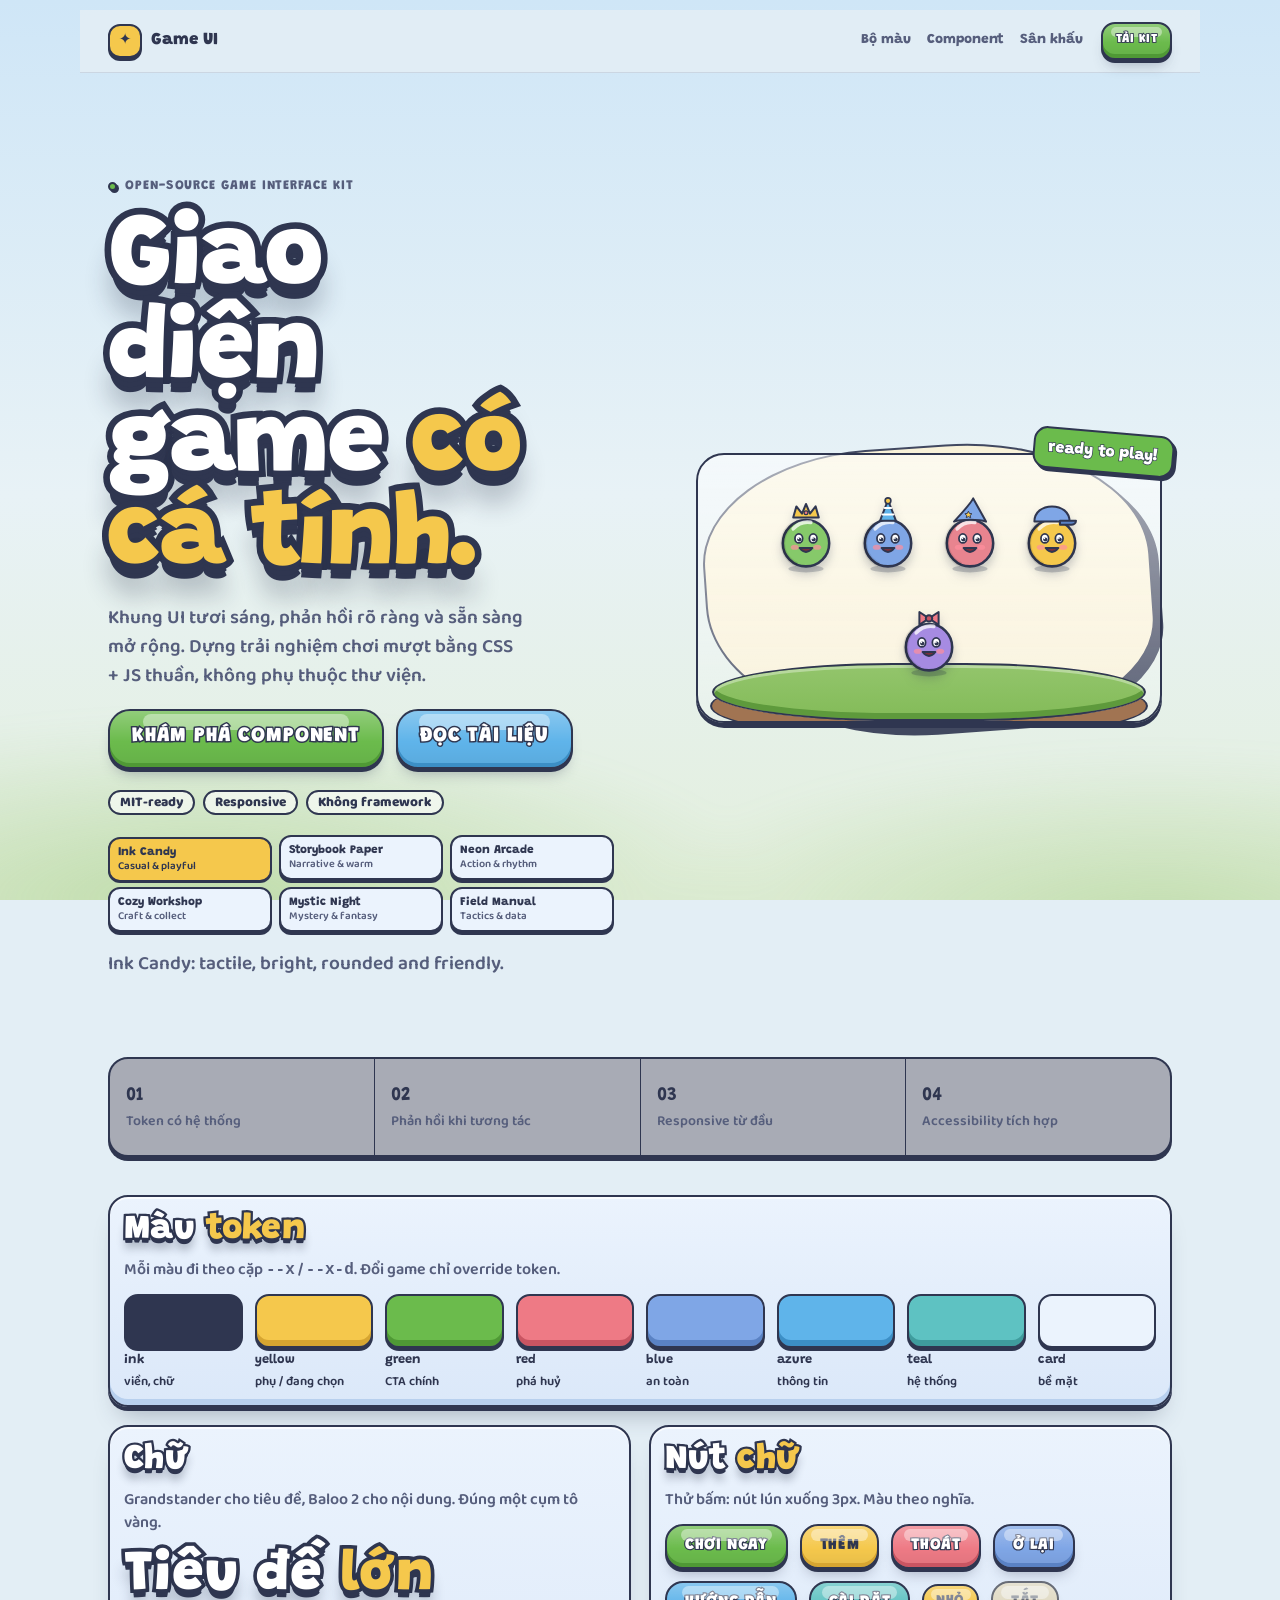
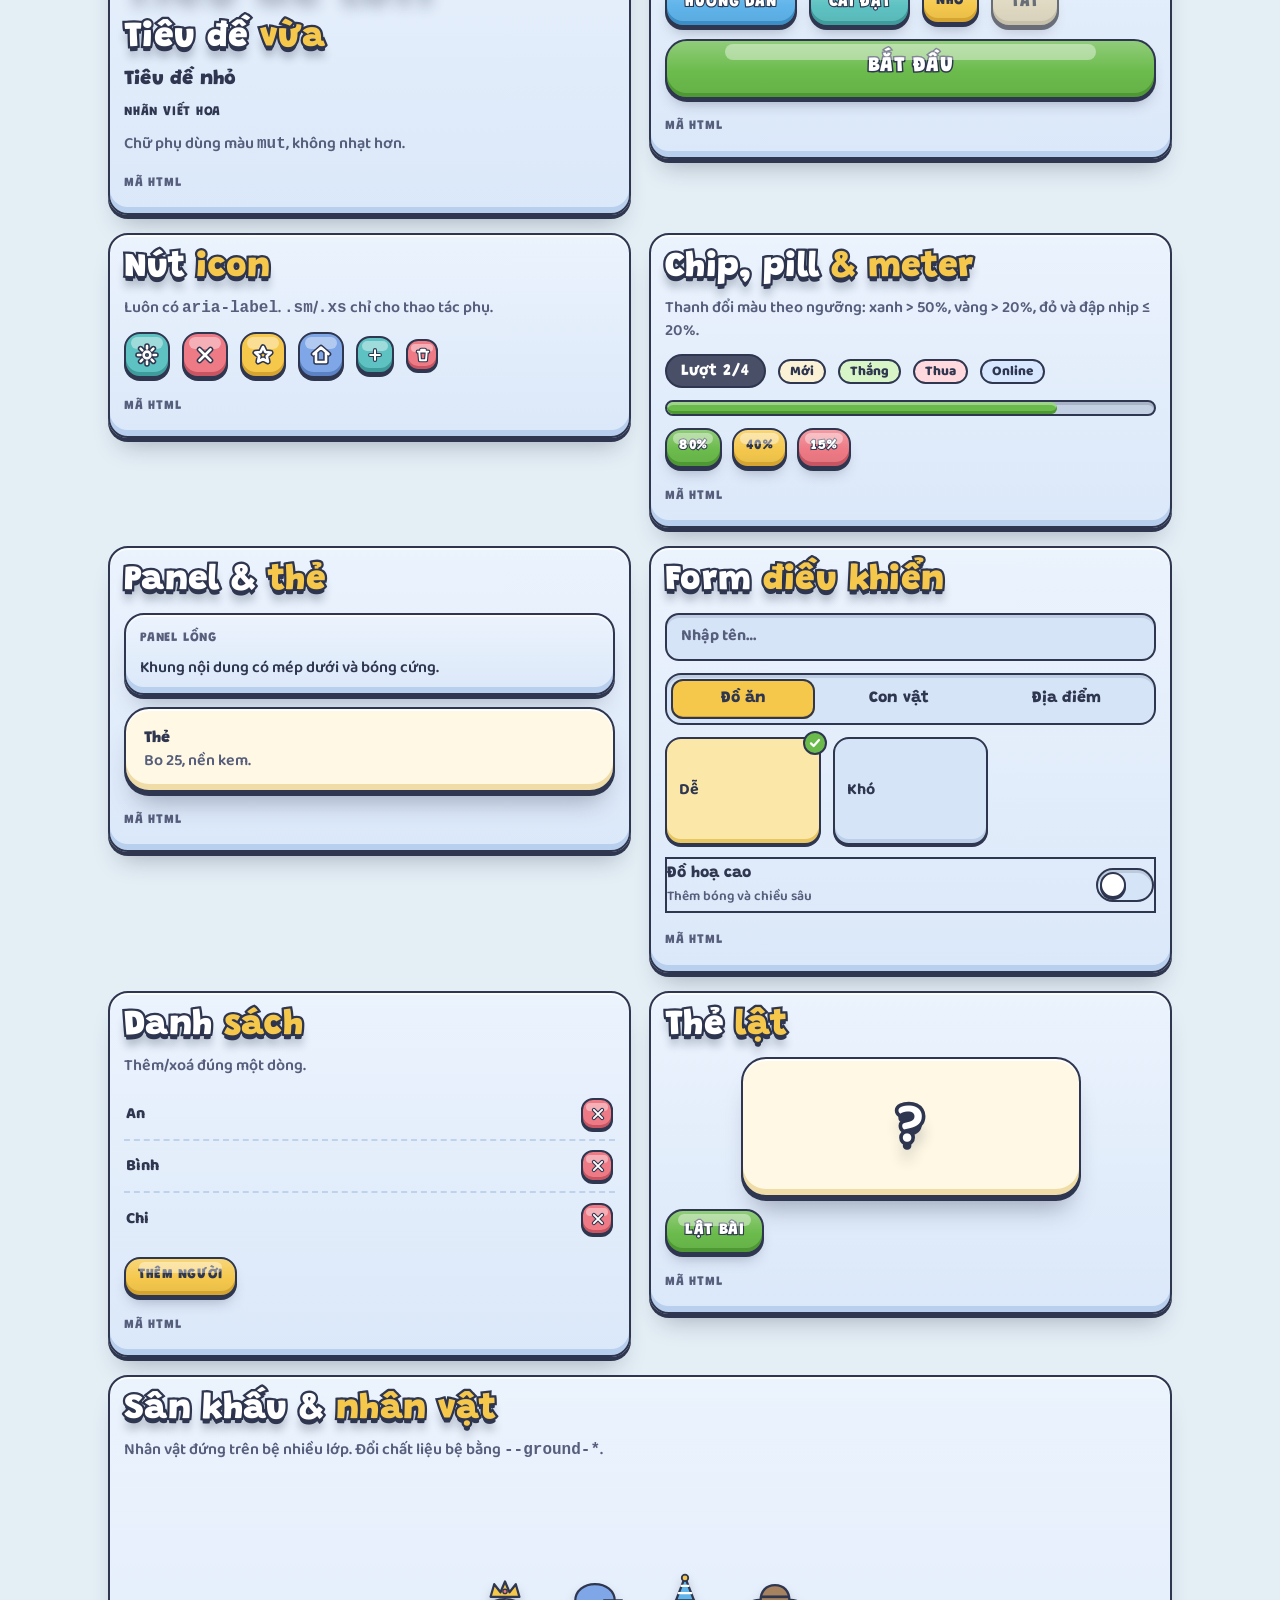
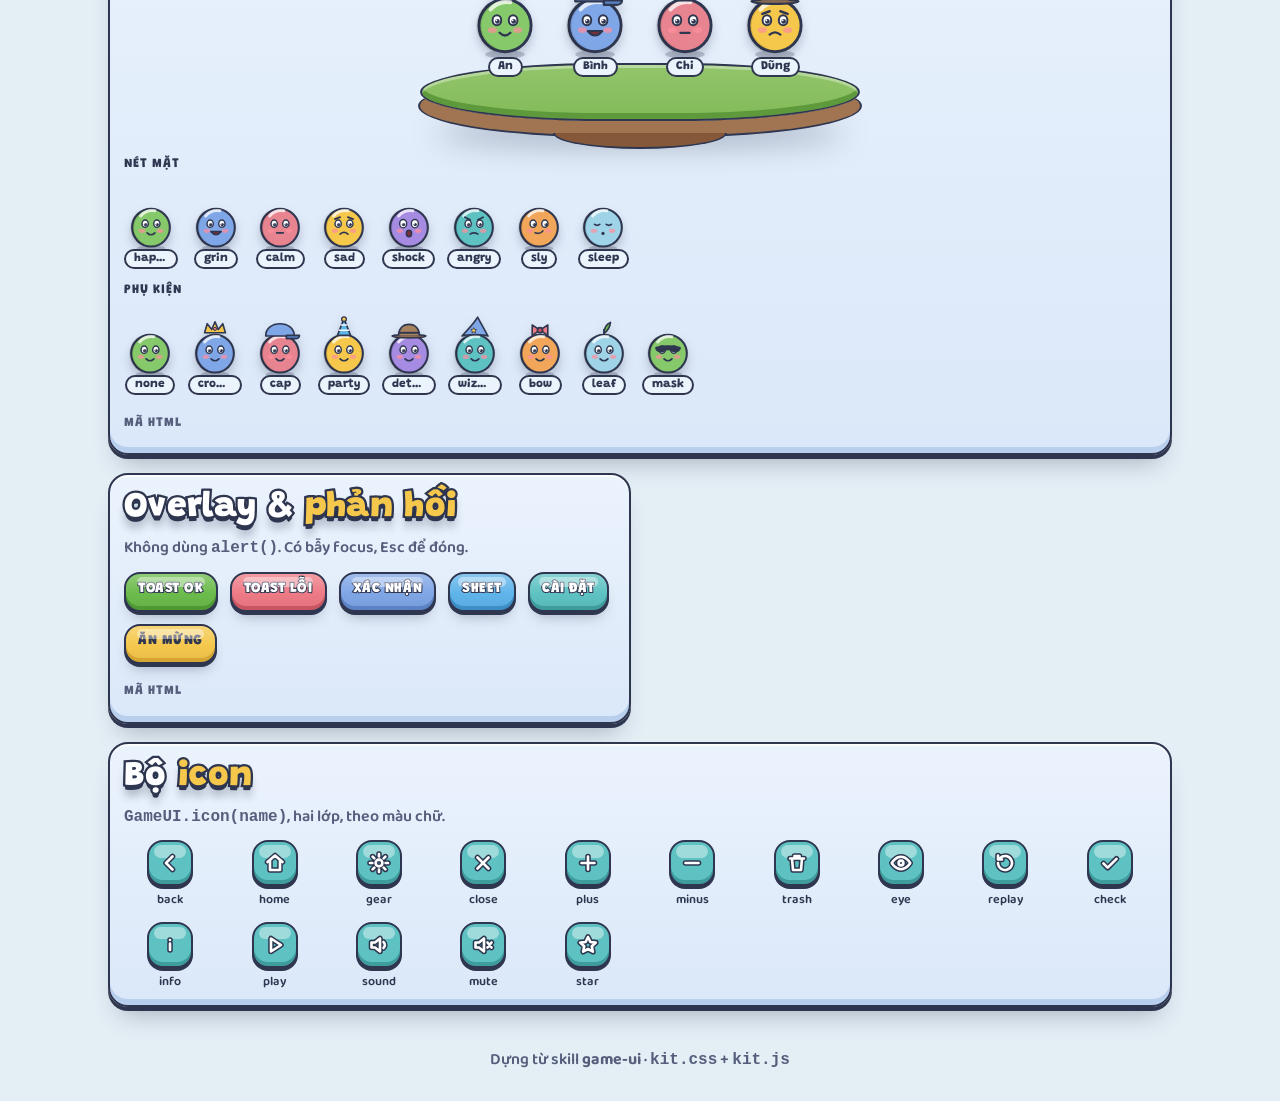
==== commit 2191e721: "release: v1.3.1 outline styles, README refresh" ====
--- a/demo/index.html
+++ b/demo/index.html
@@ -32,13 +32,19 @@
   .hero p{max-width:38ch;margin:0;color:var(--mut);font-size:clamp(1rem,2vw,1.2rem);line-height:1.5}
   .cta{display:flex;gap:12px;flex-wrap:wrap;justify-content:flex-start}
   .hero-visual{position:relative;min-height:330px;display:grid;place-items:center;padding:20px 10px 0}
-  .hero-visual::before{content:"";position:absolute;inset:10% 4% 5%;background:var(--yellow-l);border:var(--bw) solid var(--ink);border-radius:38% 44% 34% 48%;transform:rotate(-4deg);box-shadow:8px 8px 0 var(--ink);opacity:.9}
-  .hero-visual .stage{position:relative;width:100%;background:linear-gradient(180deg,rgba(255,255,255,.55),rgba(255,255,255,.15));border:var(--bw) solid var(--ink);border-radius:28px;padding:28px 14px 0;box-shadow:0 5px 0 var(--ink);overflow:hidden}
+  .hero-visual::before{content:"";position:absolute;inset:10% 4% 5%;background:var(--yellow-l);border:var(--outline-width) var(--outline-style) var(--outline);border-radius:38% 44% 34% 48%;transform:rotate(-4deg);box-shadow:8px 8px 0 var(--ink);opacity:.9}
+  .hero-visual .stage{position:relative;width:100%;background:linear-gradient(180deg,rgba(255,255,255,.55),rgba(255,255,255,.15));border:var(--outline-width) var(--outline-style) var(--outline);border-radius:28px;padding:28px 14px 0;box-shadow:0 5px 0 var(--ink);overflow:hidden}
   .hero-visual .actors{min-height:190px;align-items:end}
   .hero-visual .plinth{margin-top:-2px}
   .hero-note{position:absolute;right:-2px;top:18px;z-index:2;transform:rotate(5deg);background:var(--green);color:#fff;-webkit-text-stroke:.08em var(--ink);paint-order:stroke fill;border:var(--bw) solid var(--ink);border-radius:14px;padding:8px 13px;font-family:var(--f-display);font-weight:900;box-shadow:3px 3px 0 var(--ink)}
   .hero-meta{display:flex;flex-wrap:wrap;gap:8px;margin-top:3px}
   .hero-meta .pill{background:rgba(255,255,255,.6)}
+  .style-picker{display:grid;grid-template-columns:repeat(3,minmax(0,1fr));gap:7px;width:min(100%,520px);margin-top:2px}
+  .style-option{min-width:0;min-height:42px;padding:7px 8px;border:var(--outline-width) var(--outline-style) var(--outline);border-radius:12px;background:var(--card);box-shadow:0 3px 0 var(--ink);font-family:var(--f-display);font-weight:800;font-size:.74rem;line-height:1.05;cursor:pointer;text-align:left}
+  .style-option[aria-pressed="true"]{background:var(--yellow);transform:translateY(2px);box-shadow:0 1px 0 var(--ink)}
+  .style-option small{display:block;color:var(--mut);font:600 .68rem/1.1 var(--f-body);margin-top:3px;white-space:nowrap;overflow:hidden;text-overflow:ellipsis}
+  .style-option[aria-pressed="true"] small{color:var(--ink)}
+  .style-caption{margin:0;max-width:42ch;color:var(--mut);font-size:.88rem}
   .value-strip{display:grid;grid-template-columns:repeat(4,1fr);gap:1px;overflow:hidden;background:var(--ink);border:var(--bw) solid var(--ink);border-radius:20px;box-shadow:0 4px 0 var(--ink);margin-bottom:20px}
   .value-item{min-height:96px;padding:16px;background:rgba(255,255,255,.58);display:flex;flex-direction:column;justify-content:center;gap:2px}
   .value-item strong{font-family:var(--f-display);font-size:1.2rem}
@@ -63,7 +69,7 @@
   @media (max-width:760px){
     .nav{gap:10px}.nav-links{display:none}.nav .btn{margin-left:auto}
     .hero{grid-template-columns:1fr;padding-top:42px;gap:22px}.hero-copy{align-items:center;text-align:center}.hero .h1{max-width:9ch}.hero p{max-width:32ch}.cta{justify-content:center}.hero-visual{min-height:280px}.hero-visual .actors{min-height:150px}.hero-note{right:4px;top:7px}
-    .value-strip{grid-template-columns:repeat(2,1fr)}.value-item{min-height:82px;padding:13px}
+    .value-strip{grid-template-columns:repeat(2,1fr)}.value-item{min-height:82px;padding:13px}.style-picker{grid-template-columns:repeat(2,minmax(0,1fr));text-align:left}
   }
   /* Desktop: hai cột (story xếp lưới) */
   .desk .stories{display:grid;grid-template-columns:repeat(2,1fr);gap:18px;align-items:start}
@@ -93,6 +99,15 @@
         <a class="btn big azure" href="README.md"><span>Đọc tài liệu</span></a>
       </div>
       <div class="hero-meta"><span class="pill green">MIT-ready</span><span class="pill blue">Responsive</span><span class="pill">Không framework</span></div>
+      <div class="style-picker" id="style-picker" role="group" aria-label="Chọn style giao diện">
+        <button class="style-option" type="button" data-style="ink-candy" aria-pressed="true">Ink Candy<small>Casual &amp; playful</small></button>
+        <button class="style-option" type="button" data-style="storybook-paper" aria-pressed="false">Storybook Paper<small>Narrative &amp; warm</small></button>
+        <button class="style-option" type="button" data-style="neon-arcade" aria-pressed="false">Neon Arcade<small>Action &amp; rhythm</small></button>
+        <button class="style-option" type="button" data-style="cozy-workshop" aria-pressed="false">Cozy Workshop<small>Craft &amp; collect</small></button>
+        <button class="style-option" type="button" data-style="mystic-night" aria-pressed="false">Mystic Night<small>Mystery &amp; fantasy</small></button>
+        <button class="style-option" type="button" data-style="field-manual" aria-pressed="false">Field Manual<small>Tactics &amp; data</small></button>
+      </div>
+      <p class="style-caption" id="style-caption">Ink Candy: tactile, bright, rounded and friendly.</p>
     </div>
     <div class="hero-visual" aria-label="Minh họa các nhân vật trong giao diện game">
       <span class="hero-note">ready to play!</span>
@@ -240,14 +255,14 @@
     </section>
   </div>
 
-  <footer class="center mut"><span>Dựng từ skill <b>web-game-ui</b> · <code>kit.css</code> + <code>kit.js</code></span></footer>
+  <footer class="center mut"><span>Dựng từ skill <b>game-ui</b> · <code>kit.css</code> + <code>kit.js</code></span></footer>
 </main>
 
 <script src="kit.js"></script>
 <script>
 (() => {
   const G = GameUI, { $ } = G, $$ = (s, r = document) => [...r.querySelectorAll(s)];
-  G.init({ id: "game-ui-storybook", layout: "auto", sound: true, haptics: true });
+  G.init({ id: "game-ui-storybook", layout: "auto", style: "ink-candy", sound: true, haptics: true });
 
   // Chụp mã nguồn của mỗi story TRƯỚC khi gắn icon/nhân vật động.
   const snippet = (html) => html.replace(/\s*data-icon="(\w+)"([^>]*)>\s*<\/button>/g, '$2>${GameUI.icon("$1")}</button>')
@@ -265,9 +280,25 @@
   // Icon cho mọi nút có data-icon
   $$("[data-icon]").forEach((b) => b.innerHTML = G.icon(b.dataset.icon));
 
-  // Hero
-  $("#hero-actors").innerHTML = G.PALETTE.slice(0, 5).map((c, i) =>
-    G.avatar({ color: c, size: 64, cls: "bounce", hat: ["crown", "party", "wizard", "cap", "bow"][i], mood: "grin", style: `--dl:-${i * 0.4}s` })).join("");
+  // Hero: the same characters are re-rendered with each selected style profile.
+  const STYLE_CAPTIONS = {
+    "ink-candy": "Ink Candy: tactile, bright, rounded and friendly.",
+    "storybook-paper": "Storybook Paper: illustrated, warm and chapter-like.",
+    "neon-arcade": "Neon Arcade: high-contrast, energetic and score-driven.",
+    "cozy-workshop": "Cozy Workshop: handmade, warm and quietly tactile.",
+    "mystic-night": "Mystic Night: atmospheric, luminous and mysterious.",
+    "field-manual": "Field Manual: structured, practical and information-first.",
+  };
+  const renderHeroActors = () => { $("#hero-actors").innerHTML = G.PALETTE.slice(0, 5).map((c, i) =>
+    G.avatar({ color: c, size: 64, cls: "bounce", hat: ["crown", "party", "wizard", "cap", "bow"][i], mood: "grin", style: `--dl:-${i * 0.4}s` })).join(""); };
+  renderHeroActors();
+  $("#style-picker").addEventListener("click", (e) => {
+    const button = e.target.closest("[data-style]"); if (!button) return;
+    const selected = G.style(button.dataset.style);
+    $$('[data-style]', $("#style-picker")).forEach((item) => G.setPressed(item, item === button));
+    G.setText($("#style-caption"), STYLE_CAPTIONS[selected]);
+    renderHeroActors();
+  });
 
   // Sân khấu demo
   const MOODS = ["happy", "grin", "calm", "sad", "shock", "angry", "sly", "sleep"];
--- a/demo/kit.css
+++ b/demo/kit.css
@@ -35,6 +35,7 @@
 
   /* Hình khối */
   --bw:2px;             /* viền mực */
+  --outline:var(--ink); --outline-style:solid; --outline-width:var(--bw);
   --lift:3px;           /* bóng cứng = quãng lún khi nhấn */
   --lip:4px;            /* mép dưới */
   --r-btn:18px; --r-panel:20px; --r-card:25px; --r-pill:999px;
@@ -47,6 +48,19 @@
   /* Bố cục — mobile dọc là mặc định; .desk/.land do GameUI.init({layout}) gắn */
   --wrap:560px; --wrap-desk:1120px; --gutter:16px; --side:360px;
 }
+
+/* ---------- Style profiles (GameUI.style) ---------- */
+html[data-style="storybook-paper"]{--bg:#f4ead8;--card:#fff8e4;--card-2:#f3e5c8;--rim:#d8b981;--well:#ead9b9;--line:#d3bc91;--ink:#493b45;--outline:#8b624f;--outline-style:dashed;--mut:#6d5b68;--sky-top:#f6dfc3;--sky-mid:#fff5e7;--sky-bot:#e6ead1;--ground-top:#9dbd75;--ground-top-2:#88aa60;--ground-edge:#65834c;--ground-side:#9b6c4a;--ground-side-d:#704a35;--r-btn:12px;--r-panel:14px;--r-card:16px;--f-display:"Georgia","Times New Roman",serif;--f-body:"Trebuchet MS",system-ui,sans-serif}
+html[data-style="neon-arcade"]{--bg:#171b35;--card:#252b4a;--card-2:#202642;--rim:#3e4a77;--well:#11162e;--line:#53639b;--ink:#edf1ff;--outline:#63d7e8;--outline-style:solid;--outline-width:1px;--mut:#bac5e9;--sky-top:#11152d;--sky-mid:#1a2040;--sky-bot:#232650;--ground-top:#34458d;--ground-top-2:#26336e;--ground-edge:#63d7e8;--ground-side:#3e2d72;--ground-side-d:#281d54;--r-btn:8px;--r-panel:10px;--r-card:12px;--r-pill:8px;--f-display:"Trebuchet MS",system-ui,sans-serif;--f-body:system-ui,sans-serif}
+html[data-style="cozy-workshop"]{--bg:#efe4d5;--card:#fff6e8;--card-2:#f5e8d5;--rim:#d8b991;--well:#e4d3bb;--line:#cfb18a;--ink:#4d3d37;--outline:#8b5e3c;--mut:#715b50;--sky-top:#d9e8dc;--sky-mid:#f4f0dc;--sky-bot:#e8d2ad;--ground-top:#8fae65;--ground-top-2:#779653;--ground-edge:#5b773f;--ground-side:#a8754d;--ground-side-d:#7c5137;--r-btn:14px;--r-panel:16px;--r-card:18px;--f-display:"Trebuchet MS",system-ui,sans-serif;--f-body:"Trebuchet MS",system-ui,sans-serif}
+html[data-style="mystic-night"]{--bg:#18213b;--card:#293354;--card-2:#242d4b;--rim:#46527b;--well:#111a32;--line:#4e5e8d;--ink:#f4efff;--outline:#9f8ce5;--outline-style:double;--outline-width:3px;--mut:#c2c7e5;--sky-top:#11192f;--sky-mid:#202851;--sky-bot:#30325e;--ground-top:#514a91;--ground-top-2:#403b79;--ground-edge:#9f8ce5;--ground-side:#40305f;--ground-side-d:#2a2148;--r-btn:18px;--r-panel:22px;--r-card:26px;--f-display:"Georgia","Times New Roman",serif;--f-body:system-ui,sans-serif}
+html[data-style="field-manual"]{--bg:#e7e8e2;--card:#f8f8f1;--card-2:#e9ebe3;--rim:#b9beb4;--well:#d9ddd5;--line:#b7beb5;--ink:#303735;--outline:#596b62;--outline-style:dashed;--mut:#5b6661;--sky-top:#dce4df;--sky-mid:#edf0e7;--sky-bot:#d7dfd2;--ground-top:#819579;--ground-top-2:#6f836d;--ground-edge:#566b58;--ground-side:#77766a;--ground-side-d:#59584e;--r-btn:6px;--r-panel:8px;--r-card:8px;--r-pill:5px;--f-display:system-ui,sans-serif;--f-body:system-ui,sans-serif}
+
+html[data-style] .btn,html[data-style] .rbtn,html[data-style] .choice,html[data-style] .tog,
+html[data-style] .chip,html[data-style] .pill,html[data-style] .panel,html[data-style] .card,
+html[data-style] .field,html[data-style] .seg,html[data-style] .setting,html[data-style] .meter,
+html[data-style] .plinth,html[data-style] .avatar .nm,html[data-style] .toast,html[data-style] kbd{
+  border-color:var(--outline);border-style:var(--outline-style);border-width:var(--outline-width)}
 
 /* ---------- Nền tảng ---------- */
 *,*::before,*::after{box-sizing:border-box}
@@ -70,6 +84,7 @@
   padding:max(10px,env(safe-area-inset-top)) max(var(--gutter),env(safe-area-inset-right))
           max(16px,env(safe-area-inset-bottom)) max(var(--gutter),env(safe-area-inset-left));
 }
+.wrap>*{min-width:0}
 .grow{flex:1}
 .row{display:flex;align-items:center;gap:10px}
 .col{display:flex;flex-direction:column;gap:10px}
@@ -234,7 +249,7 @@
 .stage{position:relative;display:flex;flex-direction:column;align-items:center;justify-content:flex-end;
   min-height:clamp(150px,24dvh,240px);padding:0 6px 22px}
 .stage>.actors{position:relative;z-index:1;display:flex;align-items:flex-end;justify-content:center;gap:clamp(6px,3vw,18px);
-  flex-wrap:wrap;margin-bottom:-14px;padding:0 8%}
+  flex-wrap:wrap;width:100%;max-width:560px;margin-bottom:-14px;padding:0 clamp(4px,8%,32px)}
 .plinth{position:relative;width:min(100%,440px);height:46px;border:var(--bw) solid var(--ink);border-radius:50%/60%;
   background:linear-gradient(var(--ground-top),var(--ground-top-2));
   box-shadow:inset 0 3px 0 rgba(255,255,255,.35),inset 0 -6px 0 var(--ground-edge),
@@ -246,10 +261,10 @@
 .stage.flat>.actors{margin-bottom:0}
 
 /* ---------- Nhân vật ---------- */
-.avatar{position:relative;display:inline-flex;flex-direction:column;align-items:center;gap:2px}
-.avatar svg{width:var(--s,64px);height:auto;overflow:visible}
+.avatar{position:relative;display:inline-flex;flex:0 1 auto;flex-direction:column;align-items:center;gap:2px;min-width:0}
+.avatar svg{width:min(var(--s,64px),18vw);max-width:100%;height:auto;aspect-ratio:80/104;overflow:visible}
 .avatar .nm{position:relative;z-index:1;margin-top:-6px;max-width:9ch;padding:0 8px;border:var(--bw) solid var(--ink);border-radius:var(--r-pill);
-  background:#fff8e4;font-family:var(--f-display);font-weight:800;font-size:.74rem;line-height:1.5;overflow:hidden;text-overflow:ellipsis;white-space:nowrap}
+  background:var(--card);color:var(--ink);font-family:var(--f-display);font-weight:800;font-size:clamp(.62rem,.74rem,2.4vw);line-height:1.35;overflow:hidden;text-overflow:ellipsis;white-space:nowrap}
 .avatar.bounce svg{animation:bob 2.4s ease-in-out infinite;animation-delay:var(--dl,0s)}
 .avatar.jump svg{animation:jump .6s var(--spring) 3}
 .avatar.out{filter:grayscale(1) opacity(.55)}
@@ -349,6 +364,22 @@
 .land .dock>.btn.full{min-width:0}
 .land .panel{padding:10px 12px;gap:8px}
 
+@media (max-width:560px){
+  .stage{min-height:clamp(132px,25dvh,210px);padding-bottom:18px}
+  .stage>.actors{gap:clamp(4px,2vw,10px);padding-inline:4px}
+  .avatar svg{width:min(var(--s,64px),21vw)}
+  .avatar .nm{max-width:12vw;padding-inline:4px}
+  .split,.split>.main,.split>.side{gap:10px}
+  .panel,.card{max-width:100%}
+}
+
+@media (max-width:380px){
+  .wrap{--gutter:12px}
+  .stage>.actors{gap:2px}
+  .avatar svg{width:min(var(--s,64px),19vw)}
+  .avatar .nm{font-size:.58rem}
+}
+
 /* Chuột: thêm hover (cảm ứng thì không) */
 @media (hover:hover) and (pointer:fine){
   .btn:hover:not(:disabled),.rbtn:hover:not(:disabled),.choice:hover{filter:brightness(1.05) saturate(1.05)}
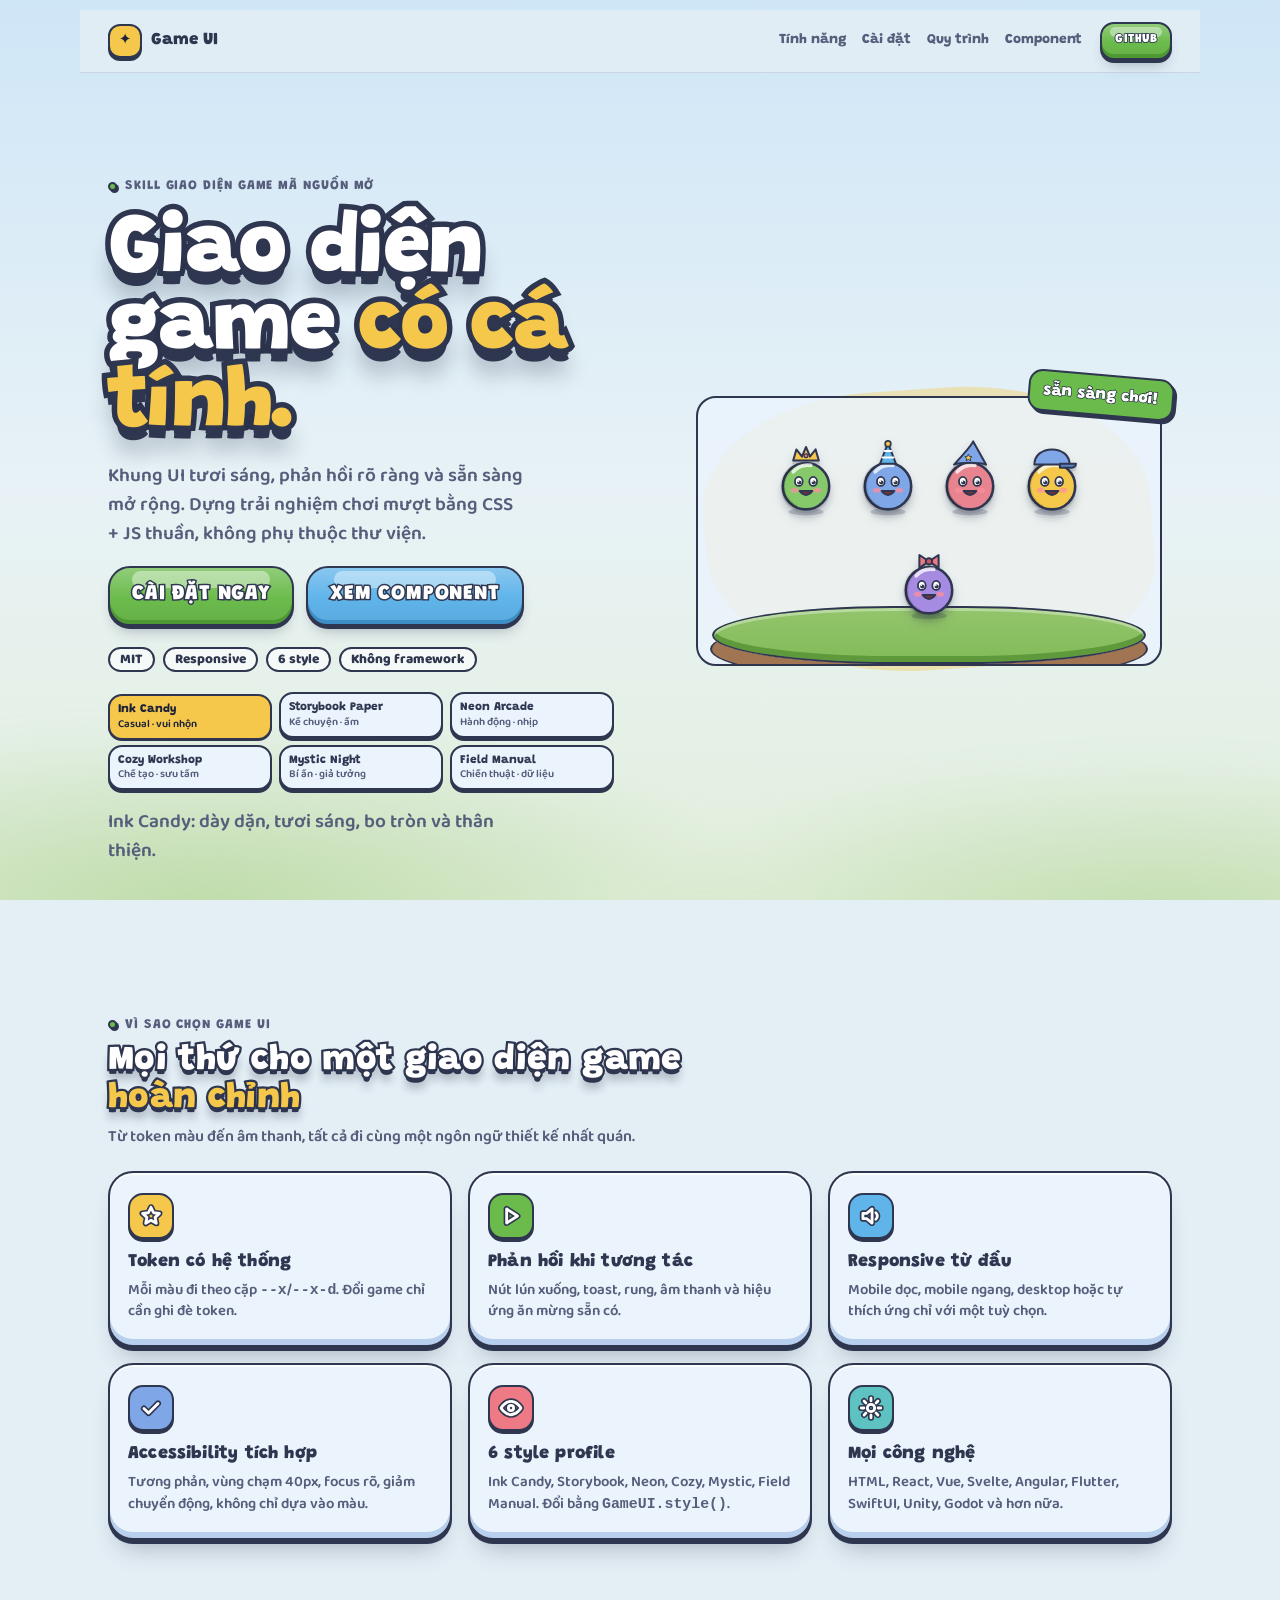
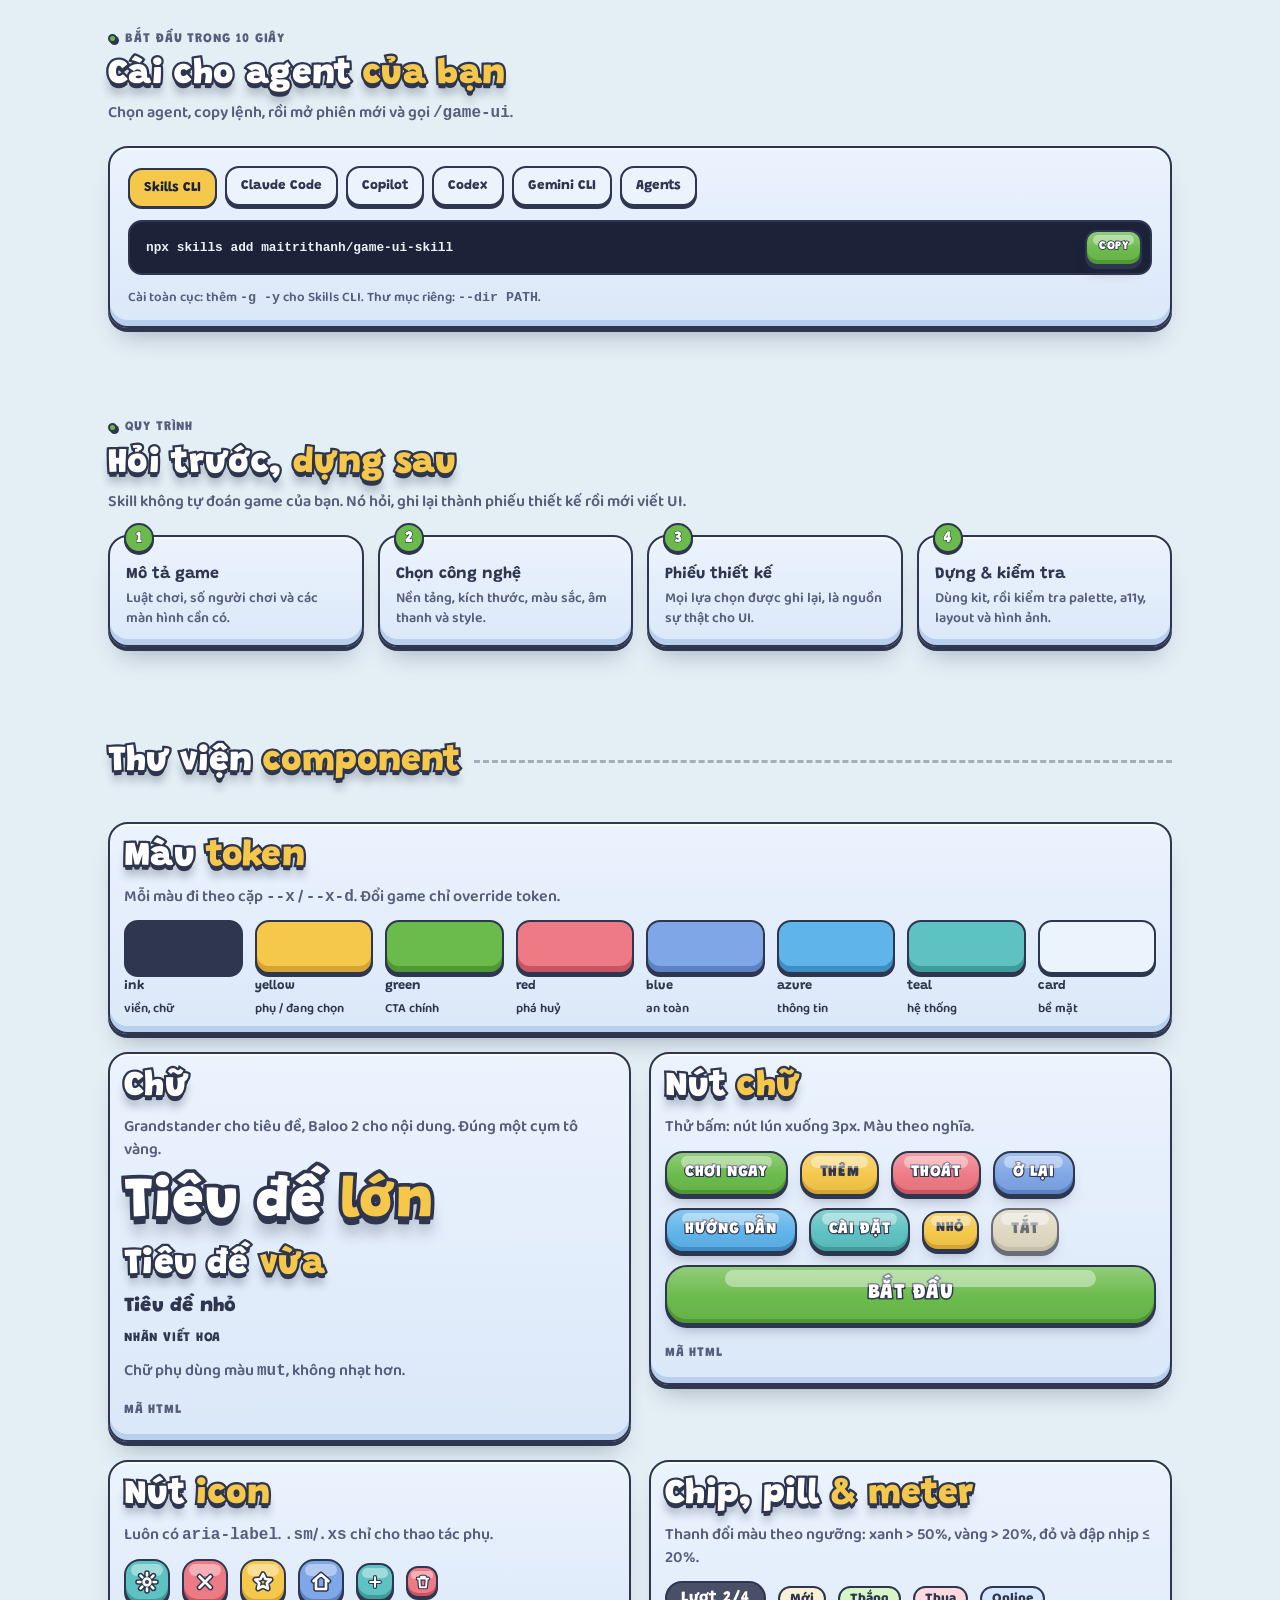
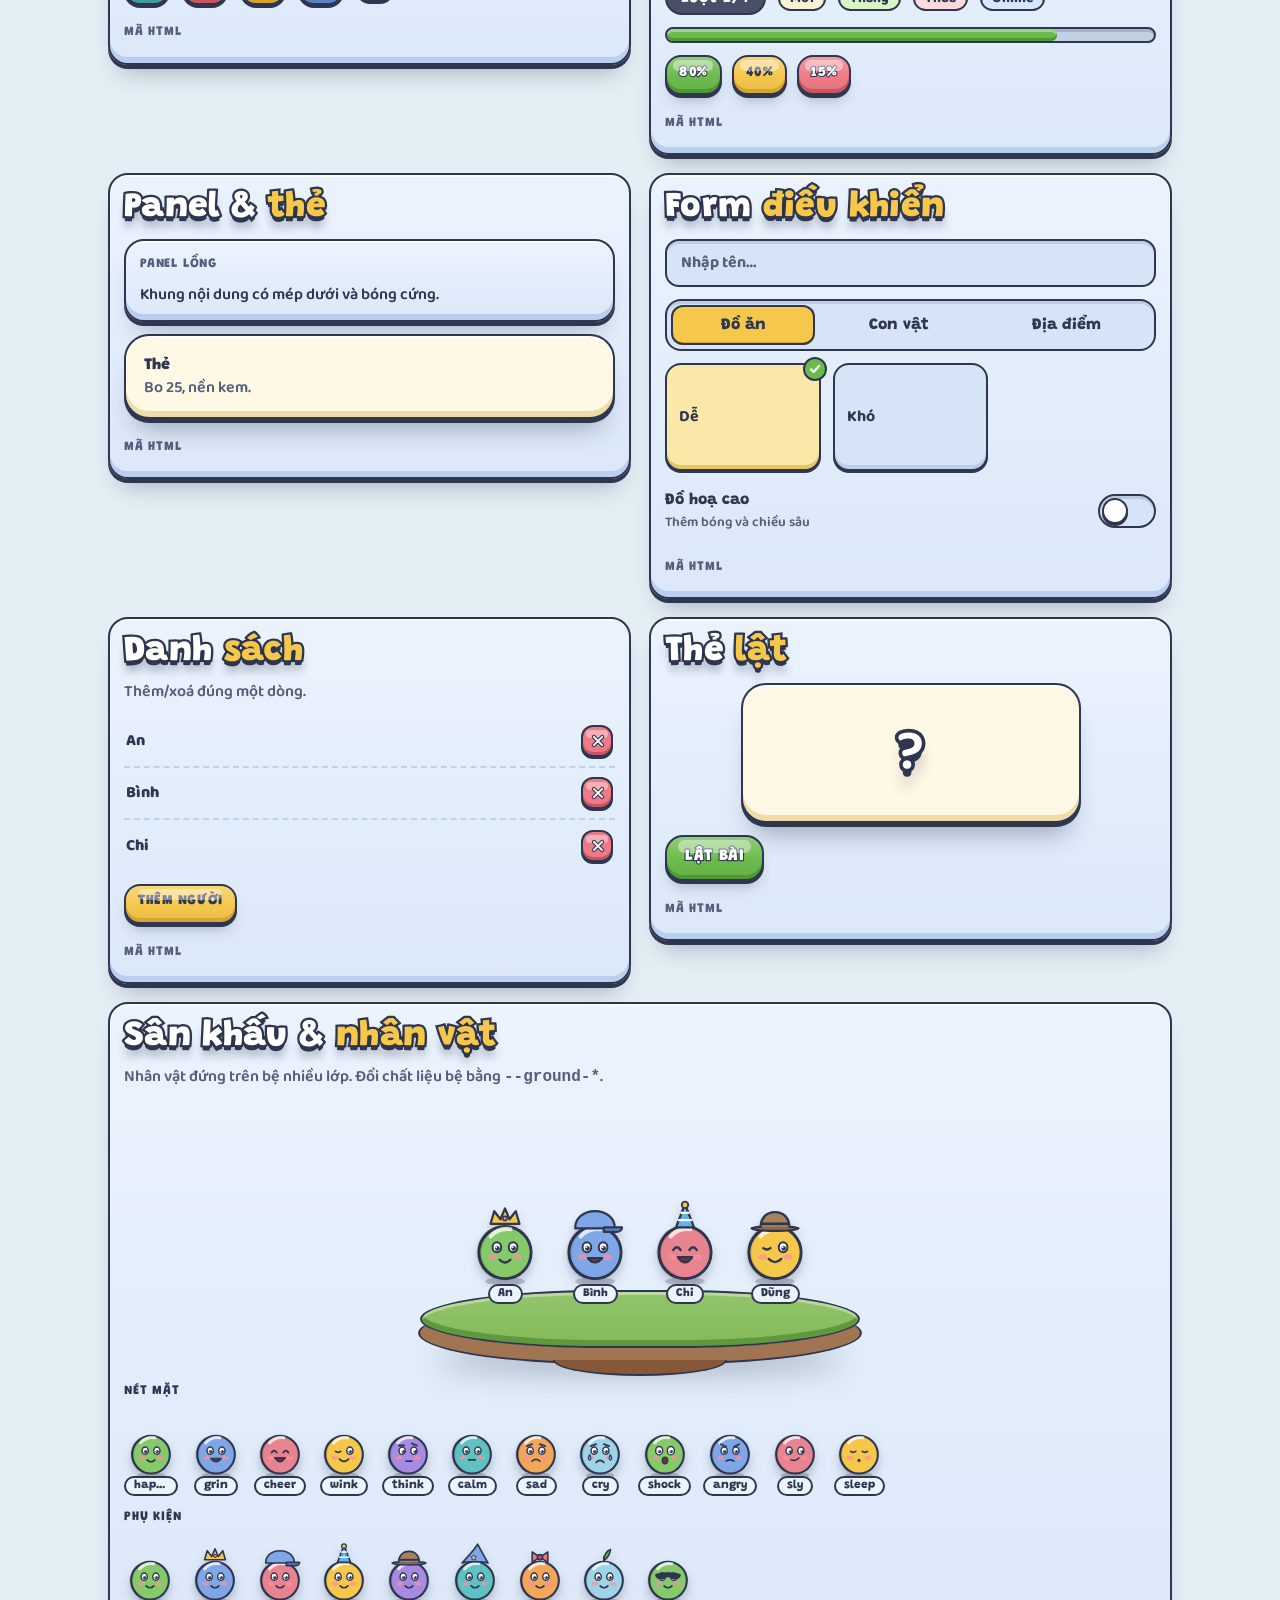
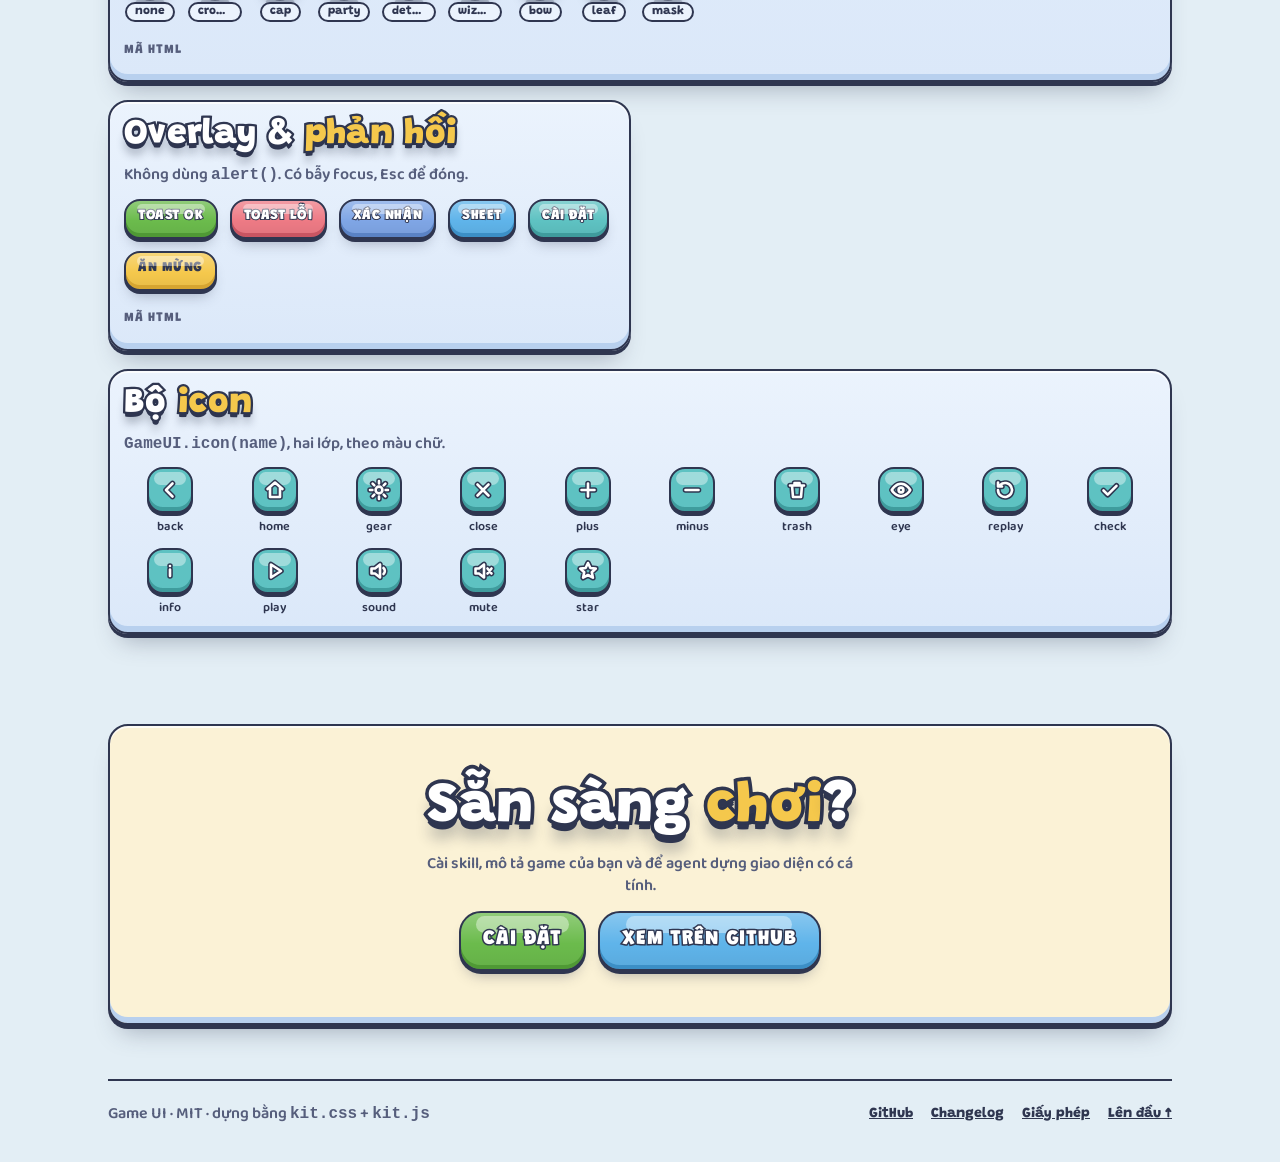
==== commit 9dec5181: "release: v1.3.2 distinct style profiles, font pairs, opt-in characters, landing redesign" ====
--- a/demo/index.html
+++ b/demo/index.html
@@ -5,6 +5,7 @@
 <meta name="viewport" content="width=device-width,initial-scale=1,viewport-fit=cover">
 <meta name="theme-color" content="#cfe6f7">
 <title>Game UI · Viền mực, khối dày</title>
+<meta name="description" content="Bộ giao diện game mã nguồn mở: viền mực, nút khối dày, màu tươi. CSS + JS thuần, 6 style, responsive, accessible.">
 <link rel="preconnect" href="https://fonts.googleapis.com">
 <link rel="preconnect" href="https://fonts.gstatic.com" crossorigin>
 <link href="https://fonts.googleapis.com/css2?family=Baloo+2:wght@600;700;800&family=Grandstander:wght@800;900&display=swap" rel="stylesheet">
@@ -19,33 +20,33 @@
   .nav::-webkit-scrollbar{display:none}
   .nav a{flex:none;text-decoration:none;color:var(--ink)}
   .brand{display:flex;align-items:center;gap:9px;margin-right:auto;font-family:var(--f-display);font-weight:900;font-size:1.05rem;white-space:nowrap}
-  .brand-mark{display:grid;place-items:center;width:34px;height:34px;background:var(--yellow);border:var(--bw) solid var(--ink);border-radius:12px;box-shadow:0 3px 0 var(--ink);font-size:.95rem}
+  .brand-mark{color:#1c2238;display:grid;place-items:center;width:34px;height:34px;background:var(--yellow);border:var(--bw) solid var(--outline);border-radius:12px;box-shadow:0 3px 0 var(--outline);font-size:.95rem}
   .nav-links{display:flex;gap:16px;align-items:center}
   .nav-link{font-family:var(--f-display);font-weight:800;font-size:.86rem;color:var(--mut)!important}
   .nav-link:hover{color:var(--ink)!important}
-  .nav .btn{min-height:38px;padding:5px 13px 8px;font-size:.76rem;border-radius:14px}
+  .nav .btn{--btn-deco:none;min-height:38px;padding:5px 13px 8px;font-size:.76rem;border-radius:14px}
   .hero{position:relative;display:grid;grid-template-columns:minmax(0,1.02fr) minmax(320px,.98fr);align-items:center;padding:clamp(38px,7vw,86px) 0 clamp(28px,5vw,60px);gap:clamp(24px,6vw,72px);text-align:left}
   .hero-copy{display:flex;flex-direction:column;align-items:flex-start;gap:18px}
   .eyebrow{display:inline-flex;align-items:center;gap:8px;color:var(--mut);font-family:var(--f-display);font-weight:800;font-size:.82rem;letter-spacing:.07em;text-transform:uppercase}
   .eyebrow::before{content:"";width:9px;height:9px;background:var(--green);border:2px solid var(--ink);border-radius:50%;box-shadow:2px 2px 0 var(--ink)}
-  .hero .h1{max-width:8ch;font-size:clamp(3.2rem,8vw,6.6rem);line-height:.91;letter-spacing:-.02em}
+  .hero .h1{max-width:10ch;font-size:clamp(3rem,6.6vw,5.6rem);line-height:.91;letter-spacing:-.02em}
   .hero p{max-width:38ch;margin:0;color:var(--mut);font-size:clamp(1rem,2vw,1.2rem);line-height:1.5}
   .cta{display:flex;gap:12px;flex-wrap:wrap;justify-content:flex-start}
   .hero-visual{position:relative;min-height:330px;display:grid;place-items:center;padding:20px 10px 0}
-  .hero-visual::before{content:"";position:absolute;inset:10% 4% 5%;background:var(--yellow-l);border:var(--outline-width) var(--outline-style) var(--outline);border-radius:38% 44% 34% 48%;transform:rotate(-4deg);box-shadow:8px 8px 0 var(--ink);opacity:.9}
-  .hero-visual .stage{position:relative;width:100%;background:linear-gradient(180deg,rgba(255,255,255,.55),rgba(255,255,255,.15));border:var(--outline-width) var(--outline-style) var(--outline);border-radius:28px;padding:28px 14px 0;box-shadow:0 5px 0 var(--ink);overflow:hidden}
+  .hero-visual::before{content:"";position:absolute;inset:10% 4% 5%;background:color-mix(in srgb,var(--yellow) 38%,transparent);border-radius:38% 44% 34% 48%;transform:rotate(-4deg)}
+  .hero-visual .stage{position:relative;width:100%;background:color-mix(in srgb,var(--card) 82%,transparent);border:var(--outline-width) var(--outline-style) var(--outline);border-radius:var(--r-panel);padding:28px 14px 0;overflow:hidden}
   .hero-visual .actors{min-height:190px;align-items:end}
   .hero-visual .plinth{margin-top:-2px}
-  .hero-note{position:absolute;right:-2px;top:18px;z-index:2;transform:rotate(5deg);background:var(--green);color:#fff;-webkit-text-stroke:.08em var(--ink);paint-order:stroke fill;border:var(--bw) solid var(--ink);border-radius:14px;padding:8px 13px;font-family:var(--f-display);font-weight:900;box-shadow:3px 3px 0 var(--ink)}
+  .hero-note{position:absolute;right:-2px;top:18px;z-index:2;transform:rotate(5deg);background:var(--green);color:#fff;-webkit-text-stroke:.08em #1c2238;paint-order:stroke fill;border:var(--bw) solid var(--outline);border-radius:14px;padding:8px 13px;font-family:var(--f-display);font-weight:900;box-shadow:3px 3px 0 var(--outline)}
   .hero-meta{display:flex;flex-wrap:wrap;gap:8px;margin-top:3px}
   .hero-meta .pill{background:rgba(255,255,255,.6)}
   .style-picker{display:grid;grid-template-columns:repeat(3,minmax(0,1fr));gap:7px;width:min(100%,520px);margin-top:2px}
-  .style-option{min-width:0;min-height:42px;padding:7px 8px;border:var(--outline-width) var(--outline-style) var(--outline);border-radius:12px;background:var(--card);box-shadow:0 3px 0 var(--ink);font-family:var(--f-display);font-weight:800;font-size:.74rem;line-height:1.05;cursor:pointer;text-align:left}
-  .style-option[aria-pressed="true"]{background:var(--yellow);transform:translateY(2px);box-shadow:0 1px 0 var(--ink)}
+  .style-option{min-width:0;min-height:42px;padding:7px 8px;border:var(--outline-width) var(--outline-style) var(--outline);border-radius:var(--r-field);background:var(--card);box-shadow:0 3px 0 var(--outline);font-family:var(--f-display);font-weight:800;font-size:.74rem;line-height:1.05;cursor:pointer;text-align:left}
+  .style-option[aria-pressed="true"]{color:#1c2238;background:var(--yellow);transform:translateY(2px);box-shadow:0 1px 0 var(--outline)}
   .style-option small{display:block;color:var(--mut);font:600 .68rem/1.1 var(--f-body);margin-top:3px;white-space:nowrap;overflow:hidden;text-overflow:ellipsis}
-  .style-option[aria-pressed="true"] small{color:var(--ink)}
+  .style-option[aria-pressed="true"] small{color:#1c2238}
   .style-caption{margin:0;max-width:42ch;color:var(--mut);font-size:.88rem}
-  .value-strip{display:grid;grid-template-columns:repeat(4,1fr);gap:1px;overflow:hidden;background:var(--ink);border:var(--bw) solid var(--ink);border-radius:20px;box-shadow:0 4px 0 var(--ink);margin-bottom:20px}
+  .value-strip{display:grid;grid-template-columns:repeat(4,1fr);gap:1px;overflow:hidden;background:var(--ink);border:var(--bw) solid var(--outline);border-radius:20px;box-shadow:0 4px 0 var(--outline);margin-bottom:20px}
   .value-item{min-height:96px;padding:16px;background:rgba(255,255,255,.58);display:flex;flex-direction:column;justify-content:center;gap:2px}
   .value-item strong{font-family:var(--f-display);font-size:1.2rem}
   .value-item span{color:var(--mut);font-size:.88rem}
@@ -56,10 +57,10 @@
   .demo{display:flex;flex-wrap:wrap;align-items:center;gap:12px}
   .demo.col{align-items:stretch}
   details summary{cursor:pointer;font-family:var(--f-display);font-weight:800;font-size:.82rem;text-transform:uppercase;letter-spacing:.06em;color:var(--mut);min-height:32px;display:flex;align-items:center}
-  pre{margin:8px 0 0;padding:12px;border:var(--bw) solid var(--ink);border-radius:14px;background:var(--ink);color:#e8f2f6;overflow:auto;font:600 .8rem/1.5 ui-monospace,Menlo,Consolas,monospace;max-height:320px}
+  pre{margin:8px 0 0;padding:12px;border:var(--bw) solid var(--outline);border-radius:14px;background:#1c2238;color:#e8f2f6;overflow:auto;font:600 .8rem/1.5 ui-monospace,Menlo,Consolas,monospace;max-height:320px}
   .swatches{display:grid;grid-template-columns:repeat(auto-fill,minmax(110px,1fr));gap:12px}
   .sw{display:flex;flex-direction:column;gap:4px;font-size:.8rem}
-  .sw i{display:block;height:54px;border:var(--bw) solid var(--ink);border-radius:14px;background:var(--c);box-shadow:inset 0 -6px 0 var(--cd,transparent),0 var(--lift) 0 var(--ink)}
+  .sw i{display:block;height:54px;border:var(--bw) solid var(--outline);border-radius:14px;background:var(--c);box-shadow:inset 0 -6px 0 var(--cd,transparent),0 var(--lift) 0 var(--ink)}
   .sw b{font-family:var(--f-display)}
   .icons{display:grid;grid-template-columns:repeat(auto-fill,minmax(84px,1fr));gap:12px}
   .icons div{display:flex;flex-direction:column;align-items:center;gap:6px;font-size:.78rem}
@@ -75,6 +76,43 @@
   .desk .stories{display:grid;grid-template-columns:repeat(2,1fr);gap:18px;align-items:start}
   .desk .stories .wide{grid-column:1/-1}
   .stories{display:flex;flex-direction:column;gap:14px}
+
+  /* ===== Landing sections ===== */
+  .sec{margin:clamp(36px,6vw,72px) 0 0}
+  .sec-head{display:flex;flex-direction:column;align-items:flex-start;gap:8px;margin-bottom:22px;max-width:60ch}
+  .sec-head p{margin:0;color:var(--mut)}
+  .feat-grid{display:grid;grid-template-columns:repeat(3,minmax(0,1fr));gap:16px}
+  .feat{position:relative;display:flex;flex-direction:column;gap:8px;padding:20px 18px 22px;background:var(--card);border:var(--bw) solid var(--outline);border-radius:var(--r-card);box-shadow:0 5px 0 var(--outline);transition:transform .15s}
+  .feat:hover{transform:translateY(-3px) rotate(-.4deg)}
+  .feat-ic{display:grid;place-items:center;width:46px;height:46px;border:var(--bw) solid var(--outline);border-radius:15px;box-shadow:0 3px 0 var(--outline);background:var(--c,var(--yellow));color:var(--ink)}
+  .feat-ic svg{width:26px;height:26px}
+  .feat h3{margin:6px 0 0;font-family:var(--f-display);font-weight:900;font-size:1.12rem}
+  .feat p{margin:0;color:var(--mut);font-size:.93rem;line-height:1.45}
+  .install{display:grid;gap:14px;padding:18px}
+  .tabs{display:flex;flex-wrap:wrap;gap:8px}
+  .tab{min-height:40px;padding:6px 14px;border:var(--bw) solid var(--outline);border-radius:var(--r-field);background:var(--card);box-shadow:0 3px 0 var(--outline);font-family:var(--f-display);font-weight:800;font-size:.84rem;cursor:pointer;color:var(--ink)}
+  .tab[aria-pressed="true"]{color:#1c2238;background:var(--yellow);transform:translateY(2px);box-shadow:0 1px 0 var(--outline)}
+  .tab:focus-visible{outline:3px solid var(--azure);outline-offset:2px}
+  .cmd{position:relative}
+  .cmd pre{margin:0;padding:16px 92px 16px 16px;white-space:pre-wrap;word-break:break-all;max-height:none}
+  .cmd .copy{position:absolute;right:10px;top:10px;min-height:36px;padding:4px 12px 7px;font-size:.74rem;border-radius:12px}
+  .install small{color:var(--mut)}
+  .steps{display:grid;grid-template-columns:repeat(4,minmax(0,1fr));gap:14px;padding:0;margin:0;list-style:none}
+  .steps li{position:relative;padding:22px 16px 16px;display:flex;flex-direction:column;gap:4px}
+  .steps .n{font-style:normal;position:absolute;top:-14px;left:14px;display:grid;place-items:center;width:30px;height:30px;background:var(--green);color:#fff;border:var(--bw) solid var(--outline);border-radius:50%;font-family:var(--f-display);font-weight:900;box-shadow:0 2px 0 var(--outline);-webkit-text-stroke:.06em #1c2238;paint-order:stroke fill}
+  .steps b{font-family:var(--f-display);font-size:1rem;margin-top:4px}
+  .steps span{color:var(--mut);font-size:.88rem;line-height:1.4}
+  .final{display:flex;flex-direction:column;align-items:center;text-align:center;gap:14px;padding:clamp(28px,5vw,52px) 20px;background:var(--yellow-l);box-shadow:0 6px 0 var(--outline)}
+  .final p{margin:0;color:var(--mut);max-width:44ch}
+  .divider{margin:clamp(36px,6vw,72px) 0 18px;display:flex;align-items:center;gap:14px;font-family:var(--f-display);font-weight:900}
+  .divider::after{content:"";flex:1;height:0;border-top:3px dashed color-mix(in srgb,var(--ink) 35%,transparent)}
+  .foot{display:flex;flex-wrap:wrap;gap:10px 22px;align-items:center;justify-content:space-between;padding:22px 0 10px;border-top:var(--bw) solid var(--outline);margin-top:36px}
+  .foot nav{display:flex;flex-wrap:wrap;gap:6px 18px}
+  .foot a{color:var(--ink);font-family:var(--f-display);font-weight:800;font-size:.88rem}
+  .style-option{color:var(--ink)}
+  .hero-visual .actors .avatar{filter:drop-shadow(0 3px 0 rgba(0,0,0,.12))}
+  @media (max-width:900px){.feat-grid{grid-template-columns:repeat(2,minmax(0,1fr))}.steps{grid-template-columns:repeat(2,minmax(0,1fr));row-gap:24px}}
+  @media (max-width:560px){.feat-grid,.steps{grid-template-columns:1fr}.foot{flex-direction:column;align-items:flex-start}}
 </style>
 </head>
 <body>
@@ -83,44 +121,77 @@
   <nav class="nav" aria-label="Mục lục">
     <a class="brand" href="#top" aria-label="Game UI về đầu trang"><span class="brand-mark">✦</span><span>Game UI</span></a>
     <div class="nav-links">
-      <a class="nav-link" href="#colors">Bộ màu</a><a class="nav-link" href="#buttons">Component</a><a class="nav-link" href="#stage">Sân khấu</a>
+      <a class="nav-link" href="#features">Tính năng</a><a class="nav-link" href="#install">Cài đặt</a><a class="nav-link" href="#how">Quy trình</a><a class="nav-link" href="#colors">Component</a>
     </div>
-    <a class="btn green" href="kit.css" download><span>Tải kit</span></a>
+    <a class="btn green" href="https://github.com/maitrithanh/game-ui-skill" target="_blank" rel="noopener"><span>GitHub</span></a>
   </nav>
 
   <!-- ========== LANDING ========== -->
   <header class="hero" id="top">
     <div class="hero-copy">
-      <span class="eyebrow">Open-source game interface kit</span>
+      <span class="eyebrow">Skill giao diện game mã nguồn mở</span>
       <h1 class="ol h1">Giao diện game <span class="y">có cá tính.</span></h1>
       <p>Khung UI tươi sáng, phản hồi rõ ràng và sẵn sàng mở rộng. Dựng trải nghiệm chơi mượt bằng CSS + JS thuần, không phụ thuộc thư viện.</p>
       <div class="cta">
-        <a class="btn big green" href="#buttons" data-key="Enter"><span>Khám phá component</span></a>
-        <a class="btn big azure" href="README.md"><span>Đọc tài liệu</span></a>
-      </div>
-      <div class="hero-meta"><span class="pill green">MIT-ready</span><span class="pill blue">Responsive</span><span class="pill">Không framework</span></div>
+        <a class="btn big green" href="#install" data-key="Enter"><span>Cài đặt ngay</span></a>
+        <a class="btn big azure" href="#colors"><span>Xem component</span></a>
+      </div>
+      <div class="hero-meta"><span class="pill green">MIT</span><span class="pill blue">Responsive</span><span class="pill">6 style</span><span class="pill">Không framework</span></div>
       <div class="style-picker" id="style-picker" role="group" aria-label="Chọn style giao diện">
-        <button class="style-option" type="button" data-style="ink-candy" aria-pressed="true">Ink Candy<small>Casual &amp; playful</small></button>
-        <button class="style-option" type="button" data-style="storybook-paper" aria-pressed="false">Storybook Paper<small>Narrative &amp; warm</small></button>
-        <button class="style-option" type="button" data-style="neon-arcade" aria-pressed="false">Neon Arcade<small>Action &amp; rhythm</small></button>
-        <button class="style-option" type="button" data-style="cozy-workshop" aria-pressed="false">Cozy Workshop<small>Craft &amp; collect</small></button>
-        <button class="style-option" type="button" data-style="mystic-night" aria-pressed="false">Mystic Night<small>Mystery &amp; fantasy</small></button>
-        <button class="style-option" type="button" data-style="field-manual" aria-pressed="false">Field Manual<small>Tactics &amp; data</small></button>
-      </div>
-      <p class="style-caption" id="style-caption">Ink Candy: tactile, bright, rounded and friendly.</p>
+        <button class="style-option" type="button" data-style="ink-candy" aria-pressed="true">Ink Candy<small>Casual · vui nhộn</small></button>
+        <button class="style-option" type="button" data-style="storybook-paper" aria-pressed="false">Storybook Paper<small>Kể chuyện · ấm</small></button>
+        <button class="style-option" type="button" data-style="neon-arcade" aria-pressed="false">Neon Arcade<small>Hành động · nhịp</small></button>
+        <button class="style-option" type="button" data-style="cozy-workshop" aria-pressed="false">Cozy Workshop<small>Chế tạo · sưu tầm</small></button>
+        <button class="style-option" type="button" data-style="mystic-night" aria-pressed="false">Mystic Night<small>Bí ẩn · giả tưởng</small></button>
+        <button class="style-option" type="button" data-style="field-manual" aria-pressed="false">Field Manual<small>Chiến thuật · dữ liệu</small></button>
+      </div>
+      <p class="style-caption" id="style-caption">Ink Candy: dày dặn, tươi sáng, bo tròn và thân thiện.</p>
     </div>
     <div class="hero-visual" aria-label="Minh họa các nhân vật trong giao diện game">
-      <span class="hero-note">ready to play!</span>
+      <span class="hero-note">sẵn sàng chơi!</span>
       <div class="stage"><div class="actors" id="hero-actors"></div><div class="plinth wide"></div></div>
     </div>
   </header>
 
-  <section class="value-strip" aria-label="Điểm nổi bật">
-    <div class="value-item"><strong>01</strong><span>Token có hệ thống</span></div>
-    <div class="value-item"><strong>02</strong><span>Phản hồi khi tương tác</span></div>
-    <div class="value-item"><strong>03</strong><span>Responsive từ đầu</span></div>
-    <div class="value-item"><strong>04</strong><span>Accessibility tích hợp</span></div>
+  <section class="sec" id="features">
+    <div class="sec-head"><span class="eyebrow">Vì sao chọn Game UI</span><h2 class="ol h2">Mọi thứ cho một giao diện game <span class="y">hoàn chỉnh</span></h2><p>Từ token màu đến âm thanh, tất cả đi cùng một ngôn ngữ thiết kế nhất quán.</p></div>
+    <div class="feat-grid">
+      <article class="feat panel"><span class="feat-ic" style="--c:var(--yellow)" data-icon="star"></span><h3>Token có hệ thống</h3><p>Mỗi màu đi theo cặp <code>--x</code>/<code>--x-d</code>. Đổi game chỉ cần ghi đè token.</p></article>
+      <article class="feat panel"><span class="feat-ic" style="--c:var(--green)" data-icon="play"></span><h3>Phản hồi khi tương tác</h3><p>Nút lún xuống, toast, rung, âm thanh và hiệu ứng ăn mừng sẵn có.</p></article>
+      <article class="feat panel"><span class="feat-ic" style="--c:var(--azure)" data-icon="sound"></span><h3>Responsive từ đầu</h3><p>Mobile dọc, mobile ngang, desktop hoặc tự thích ứng chỉ với một tuỳ chọn.</p></article>
+      <article class="feat panel"><span class="feat-ic" style="--c:var(--blue)" data-icon="check"></span><h3>Accessibility tích hợp</h3><p>Tương phản, vùng chạm 40px, focus rõ, giảm chuyển động, không chỉ dựa vào màu.</p></article>
+      <article class="feat panel"><span class="feat-ic" style="--c:var(--red)" data-icon="eye"></span><h3>6 style profile</h3><p>Ink Candy, Storybook, Neon, Cozy, Mystic, Field Manual. Đổi bằng <code>GameUI.style()</code>.</p></article>
+      <article class="feat panel"><span class="feat-ic" style="--c:var(--teal)" data-icon="gear"></span><h3>Mọi công nghệ</h3><p>HTML, React, Vue, Svelte, Angular, Flutter, SwiftUI, Unity, Godot và hơn nữa.</p></article>
+    </div>
   </section>
+
+  <section class="sec" id="install">
+    <div class="sec-head"><span class="eyebrow">Bắt đầu trong 10 giây</span><h2 class="ol h2">Cài cho agent <span class="y">của bạn</span></h2><p>Chọn agent, copy lệnh, rồi mở phiên mới và gọi <code>/game-ui</code>.</p></div>
+    <div class="panel install">
+      <div class="tabs" id="install-tabs" role="group" aria-label="Chọn agent">
+        <button class="tab" type="button" aria-pressed="true" data-cmd="npx skills add maitrithanh/game-ui-skill">Skills CLI</button>
+        <button class="tab" type="button" aria-pressed="false" data-cmd="curl -fsSL https://raw.githubusercontent.com/maitrithanh/game-ui-skill/main/install.sh | sh -s -- --agent claude">Claude Code</button>
+        <button class="tab" type="button" aria-pressed="false" data-cmd="curl -fsSL https://raw.githubusercontent.com/maitrithanh/game-ui-skill/main/install.sh | sh -s -- --agent copilot">Copilot</button>
+        <button class="tab" type="button" aria-pressed="false" data-cmd="curl -fsSL https://raw.githubusercontent.com/maitrithanh/game-ui-skill/main/install.sh | sh -s -- --agent codex">Codex</button>
+        <button class="tab" type="button" aria-pressed="false" data-cmd="curl -fsSL https://raw.githubusercontent.com/maitrithanh/game-ui-skill/main/install.sh | sh -s -- --agent gemini">Gemini CLI</button>
+        <button class="tab" type="button" aria-pressed="false" data-cmd="curl -fsSL https://raw.githubusercontent.com/maitrithanh/game-ui-skill/main/install.sh | sh -s -- --agent agents">Agents</button>
+      </div>
+      <div class="cmd"><pre id="install-cmd"><code></code></pre><button class="btn sm green copy" id="install-copy" type="button"><span>Copy</span></button></div>
+      <small>Cài toàn cục: thêm <code>-g -y</code> cho Skills CLI. Thư mục riêng: <code>--dir PATH</code>.</small>
+    </div>
+  </section>
+
+  <section class="sec" id="how">
+    <div class="sec-head"><span class="eyebrow">Quy trình</span><h2 class="ol h2">Hỏi trước, <span class="y">dựng sau</span></h2><p>Skill không tự đoán game của bạn. Nó hỏi, ghi lại thành phiếu thiết kế rồi mới viết UI.</p></div>
+    <ol class="steps">
+      <li class="panel"><i class="n">1</i><b>Mô tả game</b><span>Luật chơi, số người chơi và các màn hình cần có.</span></li>
+      <li class="panel"><i class="n">2</i><b>Chọn công nghệ</b><span>Nền tảng, kích thước, màu sắc, âm thanh và style.</span></li>
+      <li class="panel"><i class="n">3</i><b>Phiếu thiết kế</b><span>Mọi lựa chọn được ghi lại, là nguồn sự thật cho UI.</span></li>
+      <li class="panel"><i class="n">4</i><b>Dựng &amp; kiểm tra</b><span>Dùng kit, rồi kiểm tra palette, a11y, layout và hình ảnh.</span></li>
+    </ol>
+  </section>
+
+  <div class="divider"><span class="ol h2">Thư viện <span class="y">component</span></span></div>
 
   <!-- ========== STORYBOOK ========== -->
   <div class="stories">
@@ -255,7 +326,16 @@
     </section>
   </div>
 
-  <footer class="center mut"><span>Dựng từ skill <b>game-ui</b> · <code>kit.css</code> + <code>kit.js</code></span></footer>
+  <section class="panel final sec" aria-label="Bắt đầu">
+    <h2 class="ol h1">Sẵn sàng <span class="y">chơi</span>?</h2>
+    <p>Cài skill, mô tả game của bạn và để agent dựng giao diện có cá tính.</p>
+    <div class="cta"><a class="btn big green" href="#install"><span>Cài đặt</span></a><a class="btn big azure" href="https://github.com/maitrithanh/game-ui-skill" target="_blank" rel="noopener"><span>Xem trên GitHub</span></a></div>
+  </section>
+
+  <footer class="foot">
+    <span class="mut">Game UI · MIT · dựng bằng <code>kit.css</code> + <code>kit.js</code></span>
+    <nav aria-label="Liên kết"><a href="https://github.com/maitrithanh/game-ui-skill" target="_blank" rel="noopener">GitHub</a><a href="https://github.com/maitrithanh/game-ui-skill/blob/main/CHANGELOG.md" target="_blank" rel="noopener">Changelog</a><a href="https://github.com/maitrithanh/game-ui-skill/blob/main/LICENSE" target="_blank" rel="noopener">Giấy phép</a><a href="#top">Lên đầu ↑</a></nav>
+  </footer>
 </main>
 
 <script src="kit.js"></script>
@@ -282,12 +362,12 @@
 
   // Hero: the same characters are re-rendered with each selected style profile.
   const STYLE_CAPTIONS = {
-    "ink-candy": "Ink Candy: tactile, bright, rounded and friendly.",
-    "storybook-paper": "Storybook Paper: illustrated, warm and chapter-like.",
-    "neon-arcade": "Neon Arcade: high-contrast, energetic and score-driven.",
-    "cozy-workshop": "Cozy Workshop: handmade, warm and quietly tactile.",
-    "mystic-night": "Mystic Night: atmospheric, luminous and mysterious.",
-    "field-manual": "Field Manual: structured, practical and information-first.",
+    "ink-candy": "Ink Candy: dày dặn, tươi sáng, bo tròn và thân thiện.",
+    "storybook-paper": "Storybook Paper: như trang truyện tranh minh hoạ, ấm áp.",
+    "neon-arcade": "Neon Arcade: tương phản cao, bùng nổ, chạy theo điểm số.",
+    "cozy-workshop": "Cozy Workshop: thủ công, ấm cúng, chạm là thấy.",
+    "mystic-night": "Mystic Night: huyền ảo, phát sáng và bí ẩn.",
+    "field-manual": "Field Manual: gọn gàng, thực dụng, ưu tiên thông tin.",
   };
   const renderHeroActors = () => { $("#hero-actors").innerHTML = G.PALETTE.slice(0, 5).map((c, i) =>
     G.avatar({ color: c, size: 64, cls: "bounce", hat: ["crown", "party", "wizard", "cap", "bow"][i], mood: "grin", style: `--dl:-${i * 0.4}s` })).join(""); };
@@ -300,8 +380,18 @@
     renderHeroActors();
   });
 
+  // Cài đặt: chọn agent, copy lệnh
+  const cmdEl = $("#install-cmd code"), tabs = $("#install-tabs");
+  const showCmd = (b) => { cmdEl.textContent = b.dataset.cmd; $$(".tab", tabs).forEach((t) => G.setPressed(t, t === b)); };
+  showCmd($(".tab", tabs));
+  tabs.addEventListener("click", (e) => { const b = e.target.closest(".tab"); if (b) showCmd(b); });
+  $("#install-copy").addEventListener("click", async () => {
+    try { await navigator.clipboard.writeText(cmdEl.textContent); G.toast("Đã copy lệnh!", { type: "ok" }); }
+    catch { G.toast("Không copy được, hãy chọn và copy thủ công.", { type: "err" }); }
+  });
+
   // Sân khấu demo
-  const MOODS = ["happy", "grin", "calm", "sad", "shock", "angry", "sly", "sleep"];
+  const MOODS = ["happy", "grin", "cheer", "wink", "think", "calm", "sad", "cry", "shock", "angry", "sly", "sleep"];
   const HATS = ["none", "crown", "cap", "party", "detective", "wizard", "bow", "leaf", "mask"];
   $("#demo-actors").innerHTML = ["An", "Bình", "Chi", "Dũng"].map((n, i) =>
     G.avatar({ color: G.PALETTE[i], name: n, size: 72, cls: "bounce", mood: MOODS[i], hat: HATS[i + 1], style: `--dl:-${i * 0.5}s` })).join("");
--- a/demo/kit.css
+++ b/demo/kit.css
@@ -33,12 +33,17 @@
   --f-display:"Grandstander","Baloo 2","Arial Rounded MT Bold","Trebuchet MS",system-ui,sans-serif;
   --f-body:"Baloo 2","Arial Rounded MT Bold","Trebuchet MS",system-ui,sans-serif;
 
+  /* Token cho style profile (mặc định = Ink Candy) */
+  --paper:#fff8e4; --paper-d:#f0dca6; --focus-bg:#fff; --on-color:#fff; --track:#c3cfe2;
+  --ok-bg:#e1f6d6; --err-bg:#ffe1e4; --pill-ink:var(--ink);
+  --ol-fill:#fff; --ol-stroke:var(--ink); --ol-shadow:0 .07em 0 var(--ink); --ol-y:var(--yellow);
+
   /* Hình khối */
   --bw:2px;             /* viền mực */
   --outline:var(--ink); --outline-style:solid; --outline-width:var(--bw);
   --lift:3px;           /* bóng cứng = quãng lún khi nhấn */
   --lip:4px;            /* mép dưới */
-  --r-btn:18px; --r-panel:20px; --r-card:25px; --r-pill:999px;
+  --r-btn:18px; --r-panel:20px; --r-card:25px; --r-pill:999px; --r-field:14px;
 
   /* Chuyển động */
   --spring:cubic-bezier(.3,1.6,.5,1);
@@ -50,15 +55,15 @@
 }
 
 /* ---------- Style profiles (GameUI.style) ---------- */
-html[data-style="storybook-paper"]{--bg:#f4ead8;--card:#fff8e4;--card-2:#f3e5c8;--rim:#d8b981;--well:#ead9b9;--line:#d3bc91;--ink:#493b45;--outline:#8b624f;--outline-style:dashed;--mut:#6d5b68;--sky-top:#f6dfc3;--sky-mid:#fff5e7;--sky-bot:#e6ead1;--ground-top:#9dbd75;--ground-top-2:#88aa60;--ground-edge:#65834c;--ground-side:#9b6c4a;--ground-side-d:#704a35;--r-btn:12px;--r-panel:14px;--r-card:16px;--f-display:"Georgia","Times New Roman",serif;--f-body:"Trebuchet MS",system-ui,sans-serif}
-html[data-style="neon-arcade"]{--bg:#171b35;--card:#252b4a;--card-2:#202642;--rim:#3e4a77;--well:#11162e;--line:#53639b;--ink:#edf1ff;--outline:#63d7e8;--outline-style:solid;--outline-width:1px;--mut:#bac5e9;--sky-top:#11152d;--sky-mid:#1a2040;--sky-bot:#232650;--ground-top:#34458d;--ground-top-2:#26336e;--ground-edge:#63d7e8;--ground-side:#3e2d72;--ground-side-d:#281d54;--r-btn:8px;--r-panel:10px;--r-card:12px;--r-pill:8px;--f-display:"Trebuchet MS",system-ui,sans-serif;--f-body:system-ui,sans-serif}
-html[data-style="cozy-workshop"]{--bg:#efe4d5;--card:#fff6e8;--card-2:#f5e8d5;--rim:#d8b991;--well:#e4d3bb;--line:#cfb18a;--ink:#4d3d37;--outline:#8b5e3c;--mut:#715b50;--sky-top:#d9e8dc;--sky-mid:#f4f0dc;--sky-bot:#e8d2ad;--ground-top:#8fae65;--ground-top-2:#779653;--ground-edge:#5b773f;--ground-side:#a8754d;--ground-side-d:#7c5137;--r-btn:14px;--r-panel:16px;--r-card:18px;--f-display:"Trebuchet MS",system-ui,sans-serif;--f-body:"Trebuchet MS",system-ui,sans-serif}
-html[data-style="mystic-night"]{--bg:#18213b;--card:#293354;--card-2:#242d4b;--rim:#46527b;--well:#111a32;--line:#4e5e8d;--ink:#f4efff;--outline:#9f8ce5;--outline-style:double;--outline-width:3px;--mut:#c2c7e5;--sky-top:#11192f;--sky-mid:#202851;--sky-bot:#30325e;--ground-top:#514a91;--ground-top-2:#403b79;--ground-edge:#9f8ce5;--ground-side:#40305f;--ground-side-d:#2a2148;--r-btn:18px;--r-panel:22px;--r-card:26px;--f-display:"Georgia","Times New Roman",serif;--f-body:system-ui,sans-serif}
-html[data-style="field-manual"]{--bg:#e7e8e2;--card:#f8f8f1;--card-2:#e9ebe3;--rim:#b9beb4;--well:#d9ddd5;--line:#b7beb5;--ink:#303735;--outline:#596b62;--outline-style:dashed;--mut:#5b6661;--sky-top:#dce4df;--sky-mid:#edf0e7;--sky-bot:#d7dfd2;--ground-top:#819579;--ground-top-2:#6f836d;--ground-edge:#566b58;--ground-side:#77766a;--ground-side-d:#59584e;--r-btn:6px;--r-panel:8px;--r-card:8px;--r-pill:5px;--f-display:system-ui,sans-serif;--f-body:system-ui,sans-serif}
+html[data-style="storybook-paper"]{--bg:#f4ead8;--card:#fff8e4;--card-2:#f3e5c8;--rim:#d8b981;--well:#ead9b9;--line:#d3bc91;--ink:#493b45;--outline:#8b624f;--mut:#6d5b68;--sky-top:#f6dfc3;--sky-mid:#fff5e7;--sky-bot:#e6ead1;--ground-top:#9dbd75;--ground-top-2:#88aa60;--ground-edge:#65834c;--ground-side:#9b6c4a;--ground-side-d:#704a35;--r-btn:12px;--r-panel:14px;--r-card:16px}
+html[data-style="neon-arcade"]{--bg:#171b35;--card:#252b4a;--card-2:#202642;--rim:#3e4a77;--well:#11162e;--line:#53639b;--ink:#edf1ff;--outline:#63d7e8;--outline-style:solid;--outline-width:1px;--mut:#bac5e9;--sky-top:#11152d;--sky-mid:#1a2040;--sky-bot:#232650;--ground-top:#34458d;--ground-top-2:#26336e;--ground-edge:#63d7e8;--ground-side:#3e2d72;--ground-side-d:#281d54;--r-btn:8px;--r-panel:10px;--r-card:12px;--r-pill:8px}
+html[data-style="cozy-workshop"]{--bg:#efe4d5;--card:#fff6e8;--card-2:#f5e8d5;--rim:#d8b991;--well:#e4d3bb;--line:#cfb18a;--ink:#4d3d37;--outline:#8b5e3c;--mut:#715b50;--sky-top:#d9e8dc;--sky-mid:#f4f0dc;--sky-bot:#e8d2ad;--ground-top:#8fae65;--ground-top-2:#779653;--ground-edge:#5b773f;--ground-side:#a8754d;--ground-side-d:#7c5137;--r-btn:14px;--r-panel:16px;--r-card:18px}
+html[data-style="mystic-night"]{--bg:#18213b;--card:#293354;--card-2:#242d4b;--rim:#46527b;--well:#111a32;--line:#4e5e8d;--ink:#f4efff;--outline:#9f8ce5;--outline-width:2px;--mut:#c2c7e5;--sky-top:#11192f;--sky-mid:#202851;--sky-bot:#30325e;--ground-top:#514a91;--ground-top-2:#403b79;--ground-edge:#9f8ce5;--ground-side:#40305f;--ground-side-d:#2a2148;--r-btn:18px;--r-panel:22px;--r-card:26px}
+html[data-style="field-manual"]{--bg:#e7e8e2;--card:#f8f8f1;--card-2:#e9ebe3;--rim:#b9beb4;--well:#d9ddd5;--line:#b7beb5;--ink:#303735;--outline:#596b62;--mut:#5b6661;--sky-top:#dce4df;--sky-mid:#edf0e7;--sky-bot:#d7dfd2;--ground-top:#819579;--ground-top-2:#6f836d;--ground-edge:#566b58;--ground-side:#77766a;--ground-side-d:#59584e;--r-btn:6px;--r-panel:8px;--r-card:8px;--r-pill:5px}
 
 html[data-style] .btn,html[data-style] .rbtn,html[data-style] .choice,html[data-style] .tog,
 html[data-style] .chip,html[data-style] .pill,html[data-style] .panel,html[data-style] .card,
-html[data-style] .field,html[data-style] .seg,html[data-style] .setting,html[data-style] .meter,
+html[data-style] .field,html[data-style] .seg,html[data-style] .meter,
 html[data-style] .plinth,html[data-style] .avatar .nm,html[data-style] .toast,html[data-style] kbd{
   border-color:var(--outline);border-style:var(--outline-style);border-width:var(--outline-width)}
 
@@ -96,8 +101,8 @@
 .h1{font-size:clamp(2.1rem,9vw,3.2rem)}
 .h2{font-size:clamp(1.6rem,7vw,2.2rem)}
 .h3{font-size:1.25rem}
-.ol{color:#fff;-webkit-text-stroke:.13em var(--ink);paint-order:stroke fill;text-shadow:0 .07em 0 var(--ink)}
-.ol .y{color:var(--yellow)}
+.ol{color:var(--ol-fill);-webkit-text-stroke:var(--ol-sw,.13em) var(--ol-stroke);paint-order:stroke fill;text-shadow:var(--ol-shadow)}
+.ol .y{color:var(--ol-y)}
 .label{font-family:var(--f-display);font-weight:800;font-size:.82rem;text-transform:uppercase;letter-spacing:.06em}
 
 /* ---------- Bầu trời ---------- */
@@ -182,7 +187,7 @@
   padding:4px 14px;font-family:var(--f-display);font-weight:800;font-variant-numeric:tabular-nums;
   white-space:nowrap;overflow:hidden;text-overflow:ellipsis}
 .chip svg{width:18px;height:18px;flex:none}
-.pill{display:inline-flex;align-items:center;gap:4px;border:var(--bw) solid var(--ink);border-radius:var(--r-pill);
+.pill{color:var(--pill-ink);display:inline-flex;align-items:center;gap:4px;border:var(--bw) solid var(--ink);border-radius:var(--r-pill);
   padding:1px 10px;background:var(--yellow-l);font-weight:800;font-size:.85rem}
 .pill.green{background:#d8f5c8}.pill.red{background:#ffd9de}.pill.blue{background:#d6e7ff}
 
@@ -191,8 +196,8 @@
   padding:14px;display:flex;flex-direction:column;gap:10px;
   box-shadow:inset 0 -5px 0 var(--rim),0 var(--lift) 0 var(--ink)}
 .panel>.label:first-child{color:var(--mut)}
-.card{position:relative;background:#fff8e4;border:var(--bw) solid var(--ink);border-radius:var(--r-card);
-  padding:18px;box-shadow:inset 0 -6px 0 #f0dca6,0 4px 0 var(--ink)}
+.card{position:relative;background:var(--paper);border:var(--bw) solid var(--ink);border-radius:var(--r-card);
+  padding:18px;box-shadow:inset 0 -6px 0 var(--paper-d),0 4px 0 var(--ink)}
 
 /* Lựa chọn (chọn nhiều / chọn một) */
 .choice{display:flex;align-items:center;gap:10px;min-height:48px;padding:8px 12px;border-radius:16px;
@@ -208,7 +213,7 @@
 .field{width:100%;min-height:48px;padding:8px 14px;border:var(--bw) solid var(--ink);border-radius:14px;
   background:var(--well);box-shadow:inset 0 3px 0 rgba(47,54,80,.12);font-weight:700;font-size:1rem}
 .field::placeholder{color:var(--mut);opacity:1}
-.field:focus{outline:none;background:#fff;box-shadow:0 0 0 3px var(--yellow)}
+.field:focus{outline:none;background:var(--focus-bg);box-shadow:0 0 0 3px var(--yellow)}
 .seg{display:flex;flex-wrap:wrap;gap:4px;padding:4px;border:var(--bw) solid var(--ink);border-radius:16px;background:var(--well);
   box-shadow:inset 0 3px 0 rgba(47,54,80,.12)}
 .seg button{flex:1 1 auto;min-height:40px;padding:0 10px;white-space:nowrap;border:0;border-radius:12px;background:transparent;font-family:var(--f-display);font-weight:800}
@@ -235,7 +240,7 @@
 .list>li.enter{animation:slide-in var(--t-mid) var(--spring)}
 
 /* ---------- Đồng hồ / thanh năng lượng ---------- */
-.meter{position:relative;height:16px;border:var(--bw) solid var(--ink);border-radius:var(--r-pill);background:#c3cfe2;overflow:hidden;
+.meter{position:relative;height:16px;border:var(--bw) solid var(--ink);border-radius:var(--r-pill);background:var(--track);overflow:hidden;
   box-shadow:inset 0 3px 0 rgba(47,54,80,.18)}
 .meter>i{position:absolute;inset:0 auto 0 0;width:calc(var(--v,1)*100%);border-radius:inherit;background:var(--green);
   box-shadow:inset 0 -3px 0 var(--green-d),inset 0 3px 0 rgba(255,255,255,.35);transition:width .25s linear,background-color .2s}
@@ -283,9 +288,9 @@
 .toasts{position:fixed;left:0;right:0;top:max(12px,env(safe-area-inset-top));z-index:60;display:flex;flex-direction:column;
   align-items:center;gap:8px;pointer-events:none;padding:0 16px}
 .toast{max-width:min(92vw,460px);display:flex;align-items:center;gap:8px;padding:8px 16px;border:var(--bw) solid var(--ink);
-  border-radius:16px;background:#fff8e4;box-shadow:0 var(--lift) 0 var(--ink);font-weight:800;
+  border-radius:16px;background:var(--paper);box-shadow:0 var(--lift) 0 var(--ink);font-weight:800;
   animation:toast-in var(--t-mid) var(--spring) both}
-.toast.err{background:#ffe1e4}.toast.ok{background:#e1f6d6}
+.toast.err{background:var(--err-bg)}.toast.ok{background:var(--ok-bg)}
 .toast.bye{animation:toast-out .2s ease-in both}
 
 /* ---------- Modal ---------- */
@@ -386,7 +391,7 @@
   .list>li:hover{background:color-mix(in srgb,var(--well) 60%,transparent);border-radius:12px}
   kbd{display:inline-block}
 }
-kbd{display:none;margin-left:6px;padding:0 6px;border:var(--bw) solid var(--ink);border-radius:8px;background:#fff8e4;
+kbd{display:none;margin-left:6px;padding:0 6px;border:var(--bw) solid var(--ink);border-radius:8px;background:var(--paper);
   color:var(--ink);-webkit-text-stroke:0;font:800 .72rem/1.5 var(--f-body);text-transform:none}
 
 /* ==========================================================================
@@ -397,12 +402,179 @@
   box-shadow:inset 0 calc(var(--lip)*-1) 0 var(--cd),0 var(--lift) 0 var(--ink),0 10px 14px -6px rgba(47,54,80,.35)}
 .hq .btn:active:not(:disabled){box-shadow:inset 0 -2px 0 var(--cd),0 0 0 var(--ink),0 4px 6px -3px rgba(47,54,80,.3)}
 .hq .panel{box-shadow:inset 0 2px 0 rgba(255,255,255,.75),inset 0 -6px 0 var(--rim),0 4px 0 var(--ink),0 18px 24px -12px rgba(47,54,80,.35)}
-.hq .card{box-shadow:inset 0 2px 0 #fff,inset 0 -6px 0 #f0dca6,0 4px 0 var(--ink),0 20px 26px -12px rgba(47,54,80,.4)}
+.hq .card{box-shadow:inset 0 2px 0 rgba(255,255,255,.8),inset 0 -6px 0 var(--paper-d),0 4px 0 var(--ink),0 20px 26px -12px rgba(47,54,80,.4)}
 .hq .ol{text-shadow:0 .05em 0 var(--ink),0 .1em 0 var(--ink),0 .15em 0 var(--ink),0 .3em .25em rgba(31,39,64,.3)}
 .hq .plinth{box-shadow:inset 0 3px 0 rgba(255,255,255,.35),inset 0 -6px 0 var(--ground-edge),
   0 14px 0 0 var(--ground-side),0 14px 0 var(--bw) var(--ink),0 40px 30px -16px rgba(47,54,80,.35)}
 .hq .avatar svg{filter:drop-shadow(0 6px 5px rgba(47,54,80,.25))}
-.hq .flip>.in>*{box-shadow:inset 0 2px 0 #fff,inset 0 -6px 0 #f0dca6,0 4px 0 var(--ink),0 22px 26px -12px rgba(47,54,80,.4)}
+.hq .flip>.in>*{box-shadow:inset 0 2px 0 rgba(255,255,255,.8),inset 0 -6px 0 var(--paper-d),0 4px 0 var(--ink),0 22px 26px -12px rgba(47,54,80,.4)}
+
+
+/* ==========================================================================
+   STYLE PROFILES: mỗi profile có hình khối, khung, bóng, chữ và nền RIÊNG.
+   Ink Candy là mặc định ở trên; profile khác ghi đè bằng token + chi tiết riêng
+   (khung gradient, góc trang trí, phần tử HUD) để không chỉ là đổi màu.
+   ========================================================================== */
+html[data-style]:not([data-style="ink-candy"]) .btn::before,
+html[data-style]:not([data-style="ink-candy"]) .rbtn::before{display:none}
+html[data-style]:not([data-style="ink-candy"]) .btn::after{content:"";position:absolute;inset:0;pointer-events:none;background:var(--btn-deco,none)}
+html[data-style]:not([data-style="ink-candy"]) .btn,
+html[data-style]:not([data-style="ink-candy"]) .rbtn{
+  box-shadow:var(--sh-btn);background-image:var(--sheen,none);
+  font-family:var(--f-display);text-transform:var(--btn-case);letter-spacing:var(--btn-track);font-style:var(--btn-fs,normal);text-shadow:var(--btn-ts,none);padding-bottom:8px}
+html[data-style]:not([data-style="ink-candy"]) .rbtn{padding:0}
+html[data-style]:not([data-style="ink-candy"]) .btn,
+html[data-style]:not([data-style="ink-candy"]) .btn.big,
+html[data-style]:not([data-style="ink-candy"]) .btn.sm{border-radius:var(--r-btn)}
+html[data-style]:not([data-style="ink-candy"]) .rbtn,
+html[data-style]:not([data-style="ink-candy"]) .rbtn.sm,
+html[data-style]:not([data-style="ink-candy"]) .rbtn.xs{border-radius:var(--r-rbtn)}
+html[data-style]:not([data-style="ink-candy"]) .btn.green,html[data-style]:not([data-style="ink-candy"]) .btn.red,
+html[data-style]:not([data-style="ink-candy"]) .btn.blue,html[data-style]:not([data-style="ink-candy"]) .btn.azure,
+html[data-style]:not([data-style="ink-candy"]) .btn.teal,html[data-style]:not([data-style="ink-candy"]) .rbtn{color:var(--on-color);-webkit-text-stroke:0}
+html[data-style]:not([data-style="ink-candy"]) .btn:active:not(:disabled),
+html[data-style]:not([data-style="ink-candy"]) .rbtn:active:not(:disabled){transform:var(--press);box-shadow:var(--sh-btn-dn)}
+html[data-style]:not([data-style="ink-candy"]) .panel{position:relative;background:var(--panel-bg,var(--card));border-radius:var(--r-panel);box-shadow:var(--sh-panel)}
+html[data-style]:not([data-style="ink-candy"]) .card,
+html[data-style]:not([data-style="ink-candy"]) .flip>.in>*{background:var(--card-bg,var(--paper));border-radius:var(--r-card);box-shadow:var(--sh-panel)}
+html[data-style]:not([data-style="ink-candy"]) .choice{border-radius:var(--r-field);box-shadow:var(--sh-choice)}
+html[data-style]:not([data-style="ink-candy"]) .choice[aria-pressed="true"]{box-shadow:var(--sh-choice)}
+html[data-style]:not([data-style="ink-candy"]) .field,
+html[data-style]:not([data-style="ink-candy"]) .seg{border-radius:var(--r-field);box-shadow:var(--sh-inset)}
+html[data-style]:not([data-style="ink-candy"]) .seg button{border-radius:calc(var(--r-field) * .6)}
+html[data-style]:not([data-style="ink-candy"]) .seg button[aria-pressed="true"]{box-shadow:inset 0 0 0 var(--bw) var(--outline);color:var(--on-color)}
+html[data-style]:not([data-style="ink-candy"]) .tog{box-shadow:var(--sh-inset)}
+html[data-style]:not([data-style="ink-candy"]) .tog::after{box-shadow:var(--sh-knob)}
+html[data-style]:not([data-style="ink-candy"]) .meter{box-shadow:var(--sh-inset)}
+html[data-style]:not([data-style="ink-candy"]) .meter::after{content:"";position:absolute;inset:0;pointer-events:none;background:var(--seg,none)}
+html[data-style]:not([data-style="ink-candy"]) .toast{box-shadow:var(--sh-choice)}
+html[data-style]:not([data-style="ink-candy"]) .plinth{border-radius:var(--r-plinth);box-shadow:var(--sh-plinth);background:var(--plinth-bg,linear-gradient(var(--ground-top),var(--ground-top-2)))}
+html[data-style]:not([data-style="ink-candy"]) .plinth::after{display:var(--plinth-arc,block);border-color:var(--outline)}
+html[data-style]:not([data-style="ink-candy"]) .setting{border:0;box-shadow:none;background:none}
+html[data-style]:not([data-style="ink-candy"]) .ol{text-shadow:var(--ol-shadow)}
+html[data-style]:not([data-style="ink-candy"]) .panel::before,
+html[data-style]:not([data-style="ink-candy"]) .panel::after{position:absolute;pointer-events:none}
+
+/* 2 · Storybook Paper: trang sách minh hoạ, khung đôi, bốn góc chấm, nhãn giấy gập góc */
+html[data-style="storybook-paper"]{
+  --f-display:"Playfair Display","Georgia","Times New Roman",serif;--f-body:"Lora","Georgia",serif;
+  --paper:#fffdf2;--paper-d:#ecd9b0;--focus-bg:#fffdf2;--on-color:#3b2a2f;--track:#e5d3ae;--pill-ink:#3b2a2f;
+  --ol-sw:0;--ol-fill:var(--ink);--ol-stroke:transparent;--ol-shadow:3px 3px 0 rgba(212,160,90,.5);--ol-y:#c4552d;
+  --r-btn:10px 16px 12px 14px;--r-rbtn:12px 14px 12px 14px;--r-panel:6px 16px 8px 18px;--r-card:8px 18px 10px 16px;--r-field:10px;--r-plinth:50%/60%;
+  --sh-btn:inset 0 2px 0 rgba(255,255,255,.5),inset 0 -2px 0 rgba(0,0,0,.08),3px 4px 0 rgba(106,70,52,.4);
+  --sh-btn-dn:inset 0 2px 0 rgba(0,0,0,.08),1px 1px 0 rgba(106,70,52,.4);--press:translate(2px,3px);
+  --btn-deco:linear-gradient(225deg,rgba(255,253,242,.95) 0 9px,rgba(0,0,0,.2) 9px 10px,transparent 10px);
+  --panel-bg:radial-gradient(circle 3px at 13px 13px,#b98a62 96%,transparent),radial-gradient(circle 3px at calc(100% - 13px) 13px,#b98a62 96%,transparent),radial-gradient(circle 3px at 13px calc(100% - 13px),#b98a62 96%,transparent),radial-gradient(circle 3px at calc(100% - 13px) calc(100% - 13px),#b98a62 96%,transparent),radial-gradient(130% 100% at 50% 0%,#fffef6,#f6ead0);
+  --card-bg:var(--panel-bg);
+  --sh-panel:inset 0 0 0 5px #fffdf2,inset 0 0 0 6.5px rgba(139,98,79,.5),4px 5px 0 rgba(106,70,52,.24);
+  --sh-choice:2px 3px 0 rgba(106,70,52,.3);--sh-inset:inset 0 2px 0 rgba(106,70,52,.12);--sh-knob:0 1px 0 rgba(106,70,52,.4);
+  --sh-plinth:3px 6px 0 rgba(106,70,52,.3),inset 0 -6px 0 var(--ground-edge);
+  --btn-case:none;--btn-track:0;--btn-fs:italic;--plinth-arc:none;--ok-bg:#e6f0cf;--err-bg:#f6dccd}
+html[data-style="storybook-paper"] .sky{background:radial-gradient(rgba(139,98,79,.14) 1.2px,transparent 1.8px) 0 0/18px 18px,linear-gradient(var(--sky-top),var(--sky-mid) 55%,var(--sky-bot))}
+html[data-style="storybook-paper"] .btn{font-size:1.08rem}
+html[data-style="storybook-paper"] .panel,html[data-style="storybook-paper"] .card{padding:20px}
+html[data-style="storybook-paper"] .h1,html[data-style="storybook-paper"] .h2{font-style:italic}
+
+/* 3 · Neon Arcade: khung HUD viền gradient, ngoặc góc, scanline, lưới retro */
+html[data-style="neon-arcade"]{
+  --f-display:"Chakra Petch","Trebuchet MS",system-ui,sans-serif;--f-body:"Exo 2","Segoe UI",system-ui,sans-serif;
+  --paper:#252b4a;--paper-d:#1a2040;--focus-bg:#1a2040;--on-color:#0c1030;--track:#0d1128;--pill-ink:#0c1030;
+  --ol-sw:0;--ol-fill:#fff;--ol-stroke:transparent;--ol-shadow:0 0 14px rgba(99,215,232,.9),0 0 2px #fff;--ol-y:#ffe14d;
+  --r-btn:4px 16px 4px 16px;--r-rbtn:4px 14px 4px 14px;--r-panel:4px 18px 4px 18px;--r-card:4px 18px 4px 18px;--r-field:4px 12px 4px 12px;--r-plinth:8px;
+  --sh-btn:0 0 0 1px rgba(0,0,0,.6),0 0 18px -2px var(--c),inset 0 1px 0 rgba(255,255,255,.5);--sh-btn-dn:0 0 0 1px rgba(0,0,0,.6),0 0 6px -2px var(--c),inset 0 2px 6px rgba(0,0,0,.35);--press:translateY(2px);
+  --sheen:linear-gradient(115deg,transparent 58%,rgba(255,255,255,.3) 58% 64%,transparent 64% 70%,rgba(255,255,255,.18) 70% 73%,transparent 73%),linear-gradient(180deg,rgba(255,255,255,.3),transparent 50%,rgba(0,0,0,.24));
+  --btn-ts:0 1px 0 rgba(255,255,255,.45);
+  --panel-bg:repeating-linear-gradient(0deg,rgba(255,255,255,.04) 0 1px,transparent 1px 4px) padding-box,linear-gradient(180deg,#1e2549,#131938) padding-box,linear-gradient(135deg,#63d7e8,#a855f7 55%,#ff4fa8) border-box;
+  --card-bg:var(--panel-bg);
+  --sh-panel:0 0 0 1px rgba(0,0,0,.5),0 0 28px -6px rgba(99,215,232,.65),inset 0 0 30px rgba(99,215,232,.07);
+  --sh-choice:0 0 0 1px rgba(0,0,0,.4),0 0 10px -3px rgba(99,215,232,.7);--sh-inset:inset 0 0 12px rgba(0,0,0,.5);--sh-knob:0 0 8px rgba(99,215,232,.8);
+  --plinth-bg:repeating-linear-gradient(90deg,rgba(99,215,232,.4) 0 2px,transparent 2px 28px),linear-gradient(180deg,#2c3a82,#141a3d);
+  --sh-plinth:0 0 0 1px rgba(0,0,0,.4),0 0 30px rgba(99,215,232,.5),inset 0 2px 0 rgba(99,215,232,.8),inset 0 -6px 0 rgba(0,0,0,.35);
+  --seg:repeating-linear-gradient(90deg,transparent 0 11px,var(--track) 11px 13px);
+  --btn-case:uppercase;--btn-track:.14em;--btn-fs:italic;--plinth-arc:none;--ok-bg:#164a36;--err-bg:#51203a;--sel:#2d6b78;--sel-d:#63d7e8}
+html[data-style="neon-arcade"] .sky{background:linear-gradient(rgba(99,215,232,.13) 1px,transparent 1px) 0 0/44px 44px,linear-gradient(90deg,rgba(99,215,232,.13) 1px,transparent 1px) 0 0/44px 44px,radial-gradient(70% 40% at 50% 105%,rgba(255,64,160,.35),transparent 70%),linear-gradient(var(--sky-top),var(--sky-bot))}
+html[data-style="neon-arcade"] .cloud{display:none}
+html[data-style="neon-arcade"] .btn,html[data-style="neon-arcade"] .rbtn{border-width:2px;border-color:color-mix(in srgb,var(--c) 55%,#fff)}
+html[data-style="neon-arcade"] .panel,html[data-style="neon-arcade"] .card{border-width:2px;border-color:transparent}
+html[data-style="neon-arcade"] .panel{padding:18px}
+html[data-style="neon-arcade"] .panel::before{content:"";left:-2px;top:-2px;width:18px;height:18px;border-top:3px solid #63d7e8;border-left:3px solid #63d7e8;border-radius:4px 0 0 0}
+html[data-style="neon-arcade"] .panel::after{content:"";right:-2px;bottom:-2px;width:18px;height:18px;border-bottom:3px solid #ff4fa8;border-right:3px solid #ff4fa8;border-radius:0 0 4px 0}
+html[data-style="neon-arcade"] .h1,html[data-style="neon-arcade"] .h2,html[data-style="neon-arcade"] .h3{text-transform:uppercase;letter-spacing:.05em;font-style:italic;font-weight:700}
+html[data-style="neon-arcade"] .meter>i{box-shadow:0 0 12px var(--green),inset 0 2px 0 rgba(255,255,255,.4)}
+
+/* 4 · Cozy Workshop: khung gỗ có vân, đinh tán, đường khâu, bàn gỗ */
+html[data-style="cozy-workshop"]{
+  --f-display:"Itim","Segoe Print","Chalkboard SE","Trebuchet MS",sans-serif;--f-body:"Nunito","Trebuchet MS",system-ui,sans-serif;
+  --outline:#5e3a24;--paper:#fffaf0;--paper-d:#ecd8b6;--focus-bg:#fffaf0;--on-color:#3a2a20;--track:#dcc8a8;--pill-ink:#3a2a20;
+  --ol-fill:#fff8e4;--ol-stroke:#6b4630;--ol-shadow:0 .07em 0 #6b4630;
+  --ground-top:#c99560;--ground-top-2:#b8834f;--ground-edge:#8c5c36;--ground-side:#7a4e2e;--ground-side-d:#5e3a24;
+  --r-btn:14px;--r-rbtn:14px;--r-panel:18px;--r-card:20px;--r-field:12px;--r-plinth:28px/40%;
+  --sh-btn:inset 0 3px 0 rgba(255,255,255,.38),inset 0 -4px 0 var(--cd),0 3px 0 #5e3a24,0 10px 12px -6px rgba(94,58,36,.45);
+  --sh-btn-dn:inset 0 2px 0 rgba(0,0,0,.1),inset 0 -2px 0 var(--cd),0 0 0 #5e3a24,0 3px 5px -3px rgba(94,58,36,.4);--press:translateY(3px);
+  --btn-deco:radial-gradient(circle 2.4px at 10px 50%,rgba(60,35,20,.6) 96%,transparent),radial-gradient(circle 2.4px at calc(100% - 10px) 50%,rgba(60,35,20,.6) 96%,transparent);
+  --panel-bg:linear-gradient(#fffaf0,#f6e8cd) padding-box,repeating-linear-gradient(100deg,#b07d52 0 7px,#a06c43 7px 10px,#b98557 10px 16px) border-box;
+  --card-bg:var(--panel-bg);
+  --sh-panel:0 0 0 2px #5e3a24,inset 0 0 0 2px #5e3a24,inset 0 8px 12px -8px rgba(94,58,36,.4),0 16px 22px -10px rgba(94,58,36,.5);
+  --sh-choice:inset 0 -4px 0 var(--well-d),0 2px 0 rgba(94,58,36,.5);--sh-inset:inset 0 3px 0 rgba(94,58,36,.16);--sh-knob:0 2px 0 rgba(94,58,36,.5);
+  --plinth-bg:repeating-linear-gradient(90deg,rgba(255,255,255,.1) 0 2px,transparent 2px 46px),repeating-linear-gradient(100deg,var(--ground-top) 0 9px,var(--ground-top-2) 9px 13px);
+  --sh-plinth:inset 0 3px 0 rgba(255,255,255,.3),inset 0 -6px 0 var(--ground-edge),0 14px 0 0 var(--ground-side),0 14px 0 var(--outline-width) var(--outline);
+  --btn-case:none;--btn-track:.01em;--ok-bg:#e3efc9;--err-bg:#f8d9c8}
+html[data-style="cozy-workshop"] .sky{background:repeating-linear-gradient(45deg,rgba(139,94,60,.06) 0 2px,transparent 2px 7px),repeating-linear-gradient(-45deg,rgba(139,94,60,.05) 0 2px,transparent 2px 7px),linear-gradient(var(--sky-top),var(--sky-mid) 55%,var(--sky-bot))}
+html[data-style="cozy-workshop"]{font-synthesis:none}
+html[data-style="cozy-workshop"] .btn,html[data-style="cozy-workshop"] .rbtn{font-weight:400;font-size:1.1rem}
+html[data-style="cozy-workshop"] h1,html[data-style="cozy-workshop"] h2,html[data-style="cozy-workshop"] h3{font-weight:400}
+html[data-style="cozy-workshop"] .panel,html[data-style="cozy-workshop"] .card{border:7px solid transparent;padding:20px;outline:1.5px dashed rgba(139,94,60,.4);outline-offset:-13px}
+html[data-style="cozy-workshop"] .modal{padding:22px}
+html[data-style="cozy-workshop"] .btn.sm{--btn-deco:none}
+
+/* 5 · Mystic Night: khung vàng-tím có viên ngọc đỉnh vòm, trăng & sao */
+html[data-style="mystic-night"]{
+  --f-display:"Cormorant Garamond","Georgia","Times New Roman",serif;--f-body:"EB Garamond","Georgia",serif;
+  --paper:#293354;--paper-d:#1d2542;--focus-bg:#1d2542;--on-color:#14102e;--track:#0e1530;--pill-ink:#14102e;
+  --ol-sw:0;--ol-fill:#f7f1ff;--ol-stroke:transparent;--ol-shadow:0 0 16px rgba(159,140,229,.95),0 2px 0 rgba(0,0,0,.4);--ol-y:#ffd77a;
+  --r-btn:999px;--r-rbtn:50%;--r-panel:34px 34px 10px 10px;--r-card:30px 30px 10px 10px;--r-field:18px;--r-plinth:50%/60%;
+  --sh-btn:0 0 0 2px #14102e,0 0 20px -3px var(--c),inset 0 2px 0 rgba(255,255,255,.55);--sh-btn-dn:0 0 0 2px #14102e,0 0 6px -3px var(--c),inset 0 2px 8px rgba(40,20,90,.4);--press:translateY(2px) scale(.98);
+  --sheen:linear-gradient(180deg,rgba(255,255,255,.34),rgba(255,255,255,0) 55%,rgba(40,20,90,.28));
+  --panel-bg:linear-gradient(180deg,#232c52,#171d3c) padding-box,linear-gradient(160deg,#f2d27a,#9f8ce5 45%,#f2d27a) border-box;
+  --card-bg:var(--panel-bg);
+  --sh-panel:inset 0 0 0 2px rgba(8,10,30,.85),inset 0 0 0 3px rgba(242,210,122,.5),inset 0 0 40px rgba(159,140,229,.1),0 0 0 1px rgba(8,10,30,.7),0 0 34px -8px rgba(159,140,229,.7);
+  --sh-choice:0 0 0 1px rgba(8,10,30,.5),0 0 12px -4px rgba(159,140,229,.8);--sh-inset:inset 0 0 14px rgba(0,0,0,.5);--sh-knob:0 0 10px rgba(255,215,122,.8);
+  --plinth-bg:radial-gradient(ellipse 40% 34% at 50% 50%,transparent 94%,rgba(242,210,122,.7) 96% 98%,transparent 100%),linear-gradient(var(--ground-top),var(--ground-top-2));
+  --sh-plinth:0 0 0 1px rgba(8,10,30,.5),0 0 34px rgba(159,140,229,.55),inset 0 3px 0 rgba(255,255,255,.2),inset 0 -6px 0 rgba(0,0,0,.3);
+  --seg:repeating-linear-gradient(90deg,transparent 0 13px,var(--track) 13px 15px);
+  --btn-case:uppercase;--btn-track:.16em;--ok-bg:#1d4a45;--err-bg:#53233f;--sel:#4b4390;--sel-d:#9f8ce5}
+html[data-style="mystic-night"] .sky{background:radial-gradient(circle at 88% 12%,#fff1c4 0 15px,rgba(255,241,196,.25) 16px 22px,transparent 23px),radial-gradient(1.6px 1.6px at 12% 18%,#fff,transparent),radial-gradient(1.4px 1.4px at 28% 62%,#ffe9b0,transparent),radial-gradient(1.8px 1.8px at 46% 12%,#fff,transparent),radial-gradient(1.4px 1.4px at 63% 38%,#fff,transparent),radial-gradient(1.6px 1.6px at 78% 20%,#ffe9b0,transparent),radial-gradient(1.4px 1.4px at 90% 70%,#fff,transparent),radial-gradient(1.2px 1.2px at 8% 84%,#fff,transparent),radial-gradient(34% 26% at 86% 10%,rgba(255,215,122,.25),transparent 70%),linear-gradient(var(--sky-top),var(--sky-mid) 55%,var(--sky-bot))}
+html[data-style="mystic-night"] .cloud{display:none}
+html[data-style="mystic-night"] .btn,html[data-style="mystic-night"] .rbtn{border-color:#f2d27a}
+html[data-style="mystic-night"] .panel,html[data-style="mystic-night"] .card,html[data-style="mystic-night"] .flip>.in>*{border:3px solid transparent}
+html[data-style="mystic-night"] .panel{padding:20px}
+html[data-style="mystic-night"] .panel::before{content:"";left:50%;top:-9px;width:12px;height:12px;margin-left:-6px;transform:rotate(45deg);background:linear-gradient(135deg,#ffe9a8,#e0b24a);border:2px solid #14102e;box-shadow:0 0 10px rgba(242,210,122,.8)}
+html[data-style="mystic-night"] body{font-size:17.5px}
+html[data-style="mystic-night"] .btn{font-size:1.05rem;font-weight:700}
+html[data-style="mystic-night"] .h1,html[data-style="mystic-night"] .h2{letter-spacing:.03em}
+
+/* 6 · Field Manual: giao diện chiến thuật, ngoặc góc, nhãn sọc vàng-đen, thanh phân đoạn */
+html[data-style="field-manual"]{
+  --f-display:"Barlow Condensed","Arial Narrow",system-ui,sans-serif;--f-body:"Barlow","Segoe UI",system-ui,sans-serif;
+  --paper:#fdfdf6;--paper-d:#dfe3d8;--focus-bg:#fdfdf6;--on-color:#1f2724;--track:#cdd3c8;--pill-ink:#1f2724;
+  --ol-sw:0;--ol-fill:var(--ink);--ol-stroke:transparent;--ol-shadow:none;--ol-y:var(--ink);
+  --r-btn:3px;--r-rbtn:3px;--r-panel:4px;--r-card:4px;--r-field:3px;--r-plinth:4px;--r-pill:3px;
+  --sh-btn:inset 5px 0 0 var(--cd),2px 2px 0 var(--outline);--sh-btn-dn:inset 5px 0 0 var(--cd),0 0 0 var(--outline);--press:translate(2px,2px);
+  --sh-panel:3px 3px 0 rgba(89,107,98,.4);--sh-choice:2px 2px 0 rgba(89,107,98,.45);--sh-inset:inset 0 2px 0 rgba(48,55,53,.12);--sh-knob:1px 1px 0 var(--outline);
+  --sh-plinth:3px 3px 0 var(--outline);
+  --panel-bg:linear-gradient(#596b62,#596b62) 7px 7px/14px 2px no-repeat,linear-gradient(#596b62,#596b62) 7px 7px/2px 14px no-repeat,linear-gradient(#596b62,#596b62) calc(100% - 7px) 7px/14px 2px no-repeat,linear-gradient(#596b62,#596b62) calc(100% - 7px) 7px/2px 14px no-repeat,linear-gradient(#596b62,#596b62) 7px calc(100% - 7px)/14px 2px no-repeat,linear-gradient(#596b62,#596b62) 7px calc(100% - 7px)/2px 14px no-repeat,linear-gradient(#596b62,#596b62) calc(100% - 7px) calc(100% - 7px)/14px 2px no-repeat,linear-gradient(#596b62,#596b62) calc(100% - 7px) calc(100% - 7px)/2px 14px no-repeat,repeating-linear-gradient(135deg,transparent 0 7px,rgba(89,107,98,.07) 7px 8px),var(--card);
+  --card-bg:var(--panel-bg);
+  --plinth-bg:linear-gradient(rgba(255,255,255,.22) 1px,transparent 1px) 0 0/22px 22px,linear-gradient(90deg,rgba(255,255,255,.22) 1px,transparent 1px) 0 0/22px 22px,linear-gradient(var(--ground-top),var(--ground-top-2));
+  --seg:repeating-linear-gradient(90deg,transparent 0 9px,var(--track) 9px 11px);
+  --btn-case:uppercase;--btn-track:.08em;--plinth-arc:none;--ok-bg:#dcebd2;--err-bg:#f3d9d3}
+html[data-style="field-manual"] .sky{background:linear-gradient(rgba(89,107,98,.15) 1px,transparent 1px) 0 0/24px 24px,linear-gradient(90deg,rgba(89,107,98,.15) 1px,transparent 1px) 0 0/24px 24px,linear-gradient(var(--sky-top),var(--sky-bot))}
+html[data-style="field-manual"] .cloud{display:none}
+html[data-style="field-manual"] .btn{font-size:1.02rem;font-weight:800}
+html[data-style="field-manual"] .btn.big{font-size:1.2rem}
+html[data-style="field-manual"] .panel,html[data-style="field-manual"] .card{border-width:1.5px;padding:20px}
+html[data-style="field-manual"] .panel::before{content:"";left:16px;top:-7px;width:46px;height:9px;background:repeating-linear-gradient(135deg,#f5c84c 0 6px,#303735 6px 12px);border:1.5px solid var(--outline)}
+html[data-style="field-manual"] .ol .y{background:linear-gradient(transparent 58%,#f5c84c 58%)}
+html[data-style="field-manual"] .h1,html[data-style="field-manual"] .h2,html[data-style="field-manual"] .h3{letter-spacing:.02em;text-transform:uppercase;font-weight:800}
 
 /* ---------- Giảm chuyển động ---------- */
 @media (prefers-reduced-motion:reduce){
